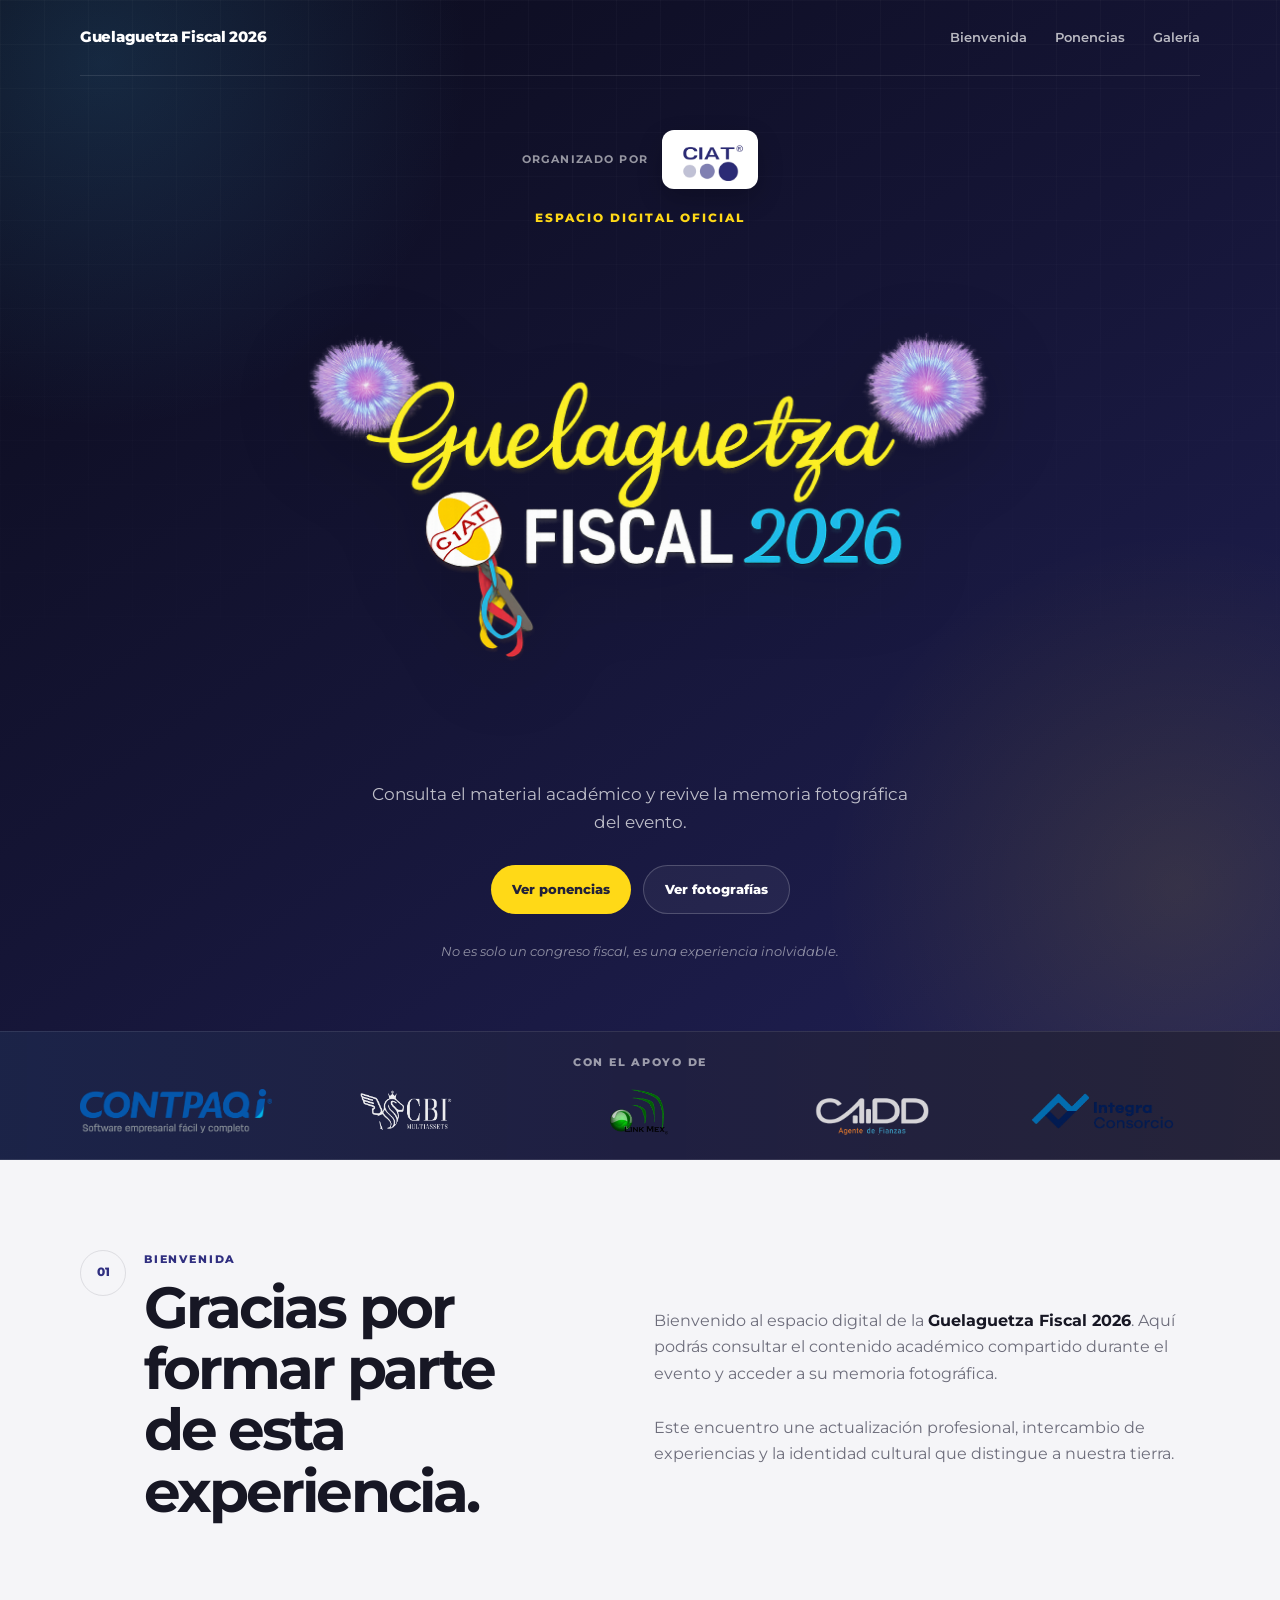
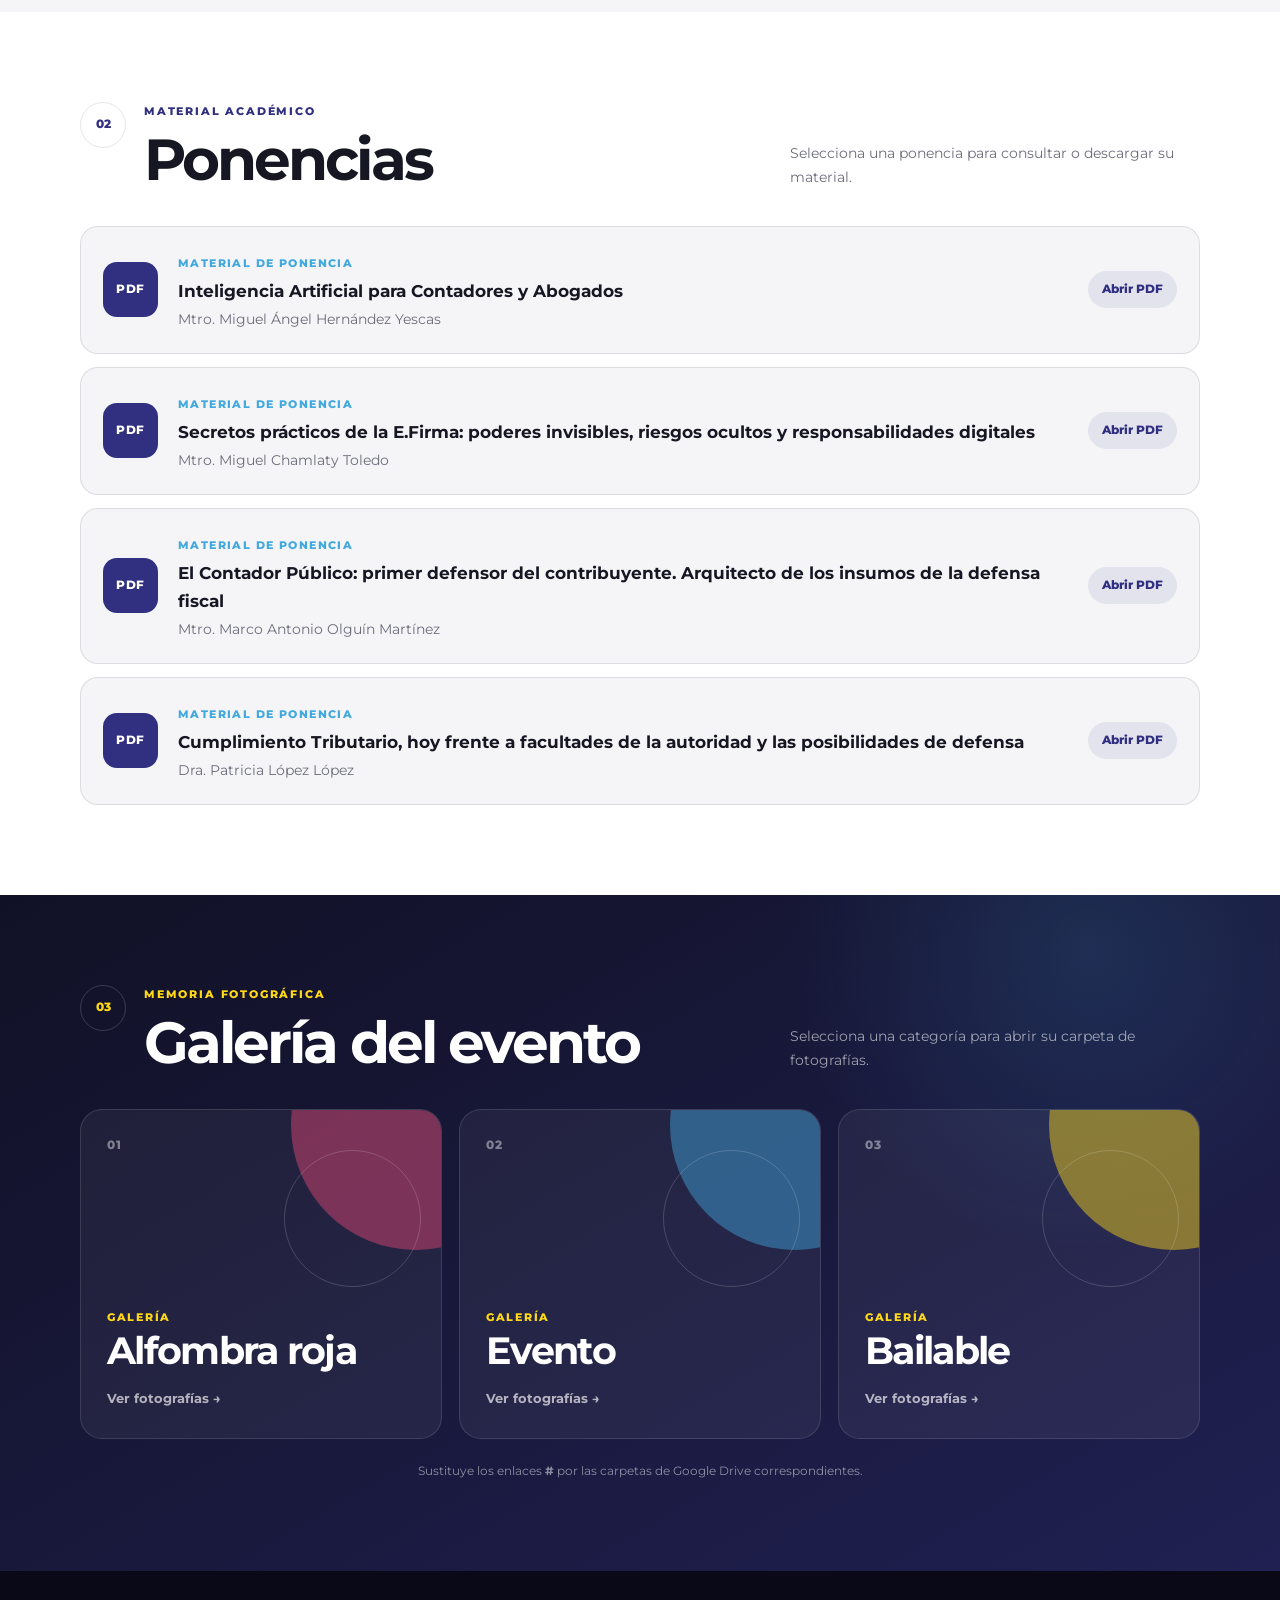
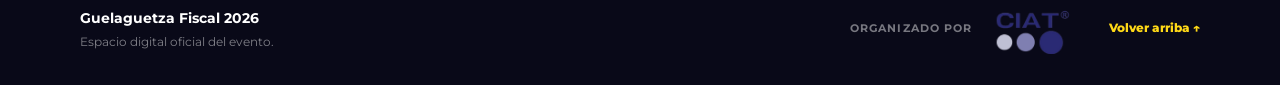
==== index.html @ 35ca9b48 "Update index.html" ====
<!DOCTYPE html>
<html lang="es">
<head>
  <meta charset="UTF-8">
  <meta name="viewport" content="width=device-width, initial-scale=1.0">
  <meta name="theme-color" content="#101023">
  <meta name="description" content="Espacio digital oficial de la Guelaguetza Fiscal 2026.">
  <title>Guelaguetza Fiscal 2026 | Espacio Digital Oficial</title>

  <link rel="icon" type="image/png" href="favicon.png">
  <link rel="preconnect" href="https://fonts.googleapis.com">
  <link rel="preconnect" href="https://fonts.gstatic.com" crossorigin>
  <link href="https://fonts.googleapis.com/css2?family=Montserrat:wght@400;500;600;700;800&display=swap" rel="stylesheet">
  <link rel="stylesheet" href="css/styles.css">
</head>

<body>
  <header class="hero" id="inicio">
    <nav class="nav container">
      <a class="nav-brand" href="#inicio">Guelaguetza Fiscal 2026</a>

      <button class="menu-button" id="menuButton" type="button"
        aria-label="Abrir menú" aria-controls="navLinks" aria-expanded="false">
        <span></span><span></span><span></span>
      </button>

      <div class="nav-links" id="navLinks">
        <a href="#bienvenida">Bienvenida</a>
        <a href="#ponencias">Ponencias</a>
        <a href="#galeria">Galería</a>
      </div>
    </nav>

    <div class="hero-content container">
      <div class="hero-main">
        <div class="organizer-line">
          <span>Organizado por</span>
          <img src="logo-ciat.png" alt="Logotipo CIAT">
        </div>

        <p class="hero-label">Espacio digital oficial</p>

        <div class="event-logo">
          <img src="logo-guelaguetza.png" alt="Guelaguetza Fiscal 2026">
        </div>

        <p class="hero-copy">
          Consulta el material académico y revive la memoria fotográfica del evento.
        </p>

        <div class="hero-actions">
          <a class="primary-button" href="#ponencias">Ver ponencias</a>
          <a class="secondary-button" href="#galeria">Ver fotografías</a>
        </div>

        <p class="hero-quote">
          No es solo un congreso fiscal, es una experiencia inolvidable.
        </p>
      </div>
    </div>
  </header>

  <section class="sponsors-strip" aria-label="Instituciones participantes">
    <div class="container sponsors-inner">
      <p class="sponsors-title">Con el apoyo de</p>

      <div class="sponsors-logos">
        <img src="Patrocinio-01.png" alt="Patrocinador 1" onerror="this.hidden=true">
        <img src="Patrocinio-02.png" alt="Patrocinador 2" onerror="this.hidden=true">
        <img src="Patrocinio-03.png" alt="Patrocinador 3" onerror="this.hidden=true">
        <img src="Patrocinio-04.png" alt="Patrocinador 4" onerror="this.hidden=true">
        <img src="Patrocinio-05.png" alt="Patrocinador 5" onerror="this.hidden=true">
      </div>
    </div>
  </section>

  <main>
    <section class="section welcome container" id="bienvenida">
      <div class="section-title">
        <span class="section-number">01</span>
        <div>
          <p class="eyebrow">Bienvenida</p>
          <h2>Gracias por formar parte de esta experiencia.</h2>
        </div>
      </div>

      <div class="welcome-text">
        <p>
          Bienvenido al espacio digital de la <strong>Guelaguetza Fiscal 2026</strong>.
          Aquí podrás consultar el contenido académico compartido durante el evento
          y acceder a su memoria fotográfica.
        </p>
        <p>
          Este encuentro une actualización profesional, intercambio de experiencias
          y la identidad cultural que distingue a nuestra tierra.
        </p>
      </div>
    </section>

    <section class="section resources" id="ponencias">
      <div class="container">
        <div class="section-heading-row">
          <div class="section-title">
            <span class="section-number">02</span>
            <div>
              <p class="eyebrow">Material académico</p>
              <h2>Ponencias</h2>
            </div>
          </div>

          <p class="section-intro">
            Selecciona una ponencia para consultar o descargar su material.
          </p>
        </div>

        <div class="document-list">
          <a class="document-card" href="ponencias/Ponencia-01.pdf" target="_blank" rel="noopener">
            <div class="document-icon">PDF</div>
            <div class="document-info">
              <span>Material de ponencia</span>
              <h3>Inteligencia Artificial para Contadores y Abogados</h3>
              <p>Mtro. Miguel Ángel Hernández Yescas</p>
            </div>
            <span class="status-button">Abrir PDF</span>
          </a>

          <a class="document-card" href="ponencias/Ponencia-02.pdf" target="_blank" rel="noopener">
            <div class="document-icon">PDF</div>
            <div class="document-info">
              <span>Material de ponencia</span>
              <h3>Secretos prácticos de la E.Firma: poderes invisibles, riesgos ocultos y responsabilidades digitales</h3>
              <p>Mtro. Miguel Chamlaty Toledo</p>
            </div>
            <span class="status-button">Abrir PDF</span>
          </a>

          <a class="document-card" href="ponencias/Ponencia-03.pdf" target="_blank" rel="noopener">
            <div class="document-icon">PDF</div>
            <div class="document-info">
              <span>Material de ponencia</span>
              <h3>El Contador Público: primer defensor del contribuyente. Arquitecto de los insumos de la defensa fiscal</h3>
              <p>Mtro. Marco Antonio Olguín Martínez</p>
            </div>
            <span class="status-button">Abrir PDF</span>
          </a>

          <a class="document-card" href="ponencias/Ponencia-04.pdf" target="_blank" rel="noopener">
            <div class="document-icon">PDF</div>
            <div class="document-info">
              <span>Material de ponencia</span>
              <h3>Cumplimiento Tributario, hoy frente a facultades de la autoridad y las posibilidades de defensa</h3>
              <p>Dra. Patricia López López</p>
            </div>
            <span class="status-button">Abrir PDF</span>
          </a>
        </div>
      </div>
    </section>

    <section class="section gallery-section" id="galeria">
      <div class="container">
        <div class="section-heading-row">
          <div class="section-title section-title-light">
            <span class="section-number">03</span>
            <div>
              <p class="eyebrow">Memoria fotográfica</p>
              <h2>Galería del evento</h2>
            </div>
          </div>

          <p class="section-intro light-copy">
            Selecciona una categoría para abrir su carpeta de fotografías.
          </p>
        </div>

        <div class="gallery-cards">
          <a class="gallery-card gallery-red" href="#" target="_blank" rel="noopener">
            <span class="gallery-index">01</span>
            <div class="gallery-copy">
              <p>Galería</p>
              <h3>Alfombra roja</h3>
              <span class="gallery-link">Ver fotografías →</span>
            </div>
          </a>

          <a class="gallery-card gallery-event" href="#" target="_blank" rel="noopener">
            <span class="gallery-index">02</span>
            <div class="gallery-copy">
              <p>Galería</p>
              <h3>Evento</h3>
              <span class="gallery-link">Ver fotografías →</span>
            </div>
          </a>

          <a class="gallery-card gallery-dance" href="#" target="_blank" rel="noopener">
            <span class="gallery-index">03</span>
            <div class="gallery-copy">
              <p>Galería</p>
              <h3>Bailable</h3>
              <span class="gallery-link">Ver fotografías →</span>
            </div>
          </a>
        </div>

        <p class="gallery-note">
          Sustituye los enlaces <strong>#</strong> por las carpetas de Google Drive correspondientes.
        </p>
      </div>
    </section>
  </main>

  <footer>
    <div class="container footer-grid">
      <div class="footer-event">
        <strong>Guelaguetza Fiscal 2026</strong>
        <p>Espacio digital oficial del evento.</p>
      </div>

      <div class="footer-organizer">
        <span>Organizado por</span>
        <img src="logo-ciat.png" alt="CIAT">
      </div>

      <a class="back-top" href="#inicio">Volver arriba ↑</a>
    </div>
  </footer>

  <script src="js/script.js"></script>
</body>
</html>
---- css/styles.css ----
:root {
  --navy: #101023;
  --navy-soft: #19193b;
  --ciat-blue: #302f80;
  --sky: #42a9df;
  --yellow: #ffd917;
  --paper: #f5f5f8;
  --white: #ffffff;
  --ink: #171724;
  --muted: #6d6d7b;
  --line: rgba(23, 23, 36, 0.11);
}

* {
  box-sizing: border-box;
  margin: 0;
  padding: 0;
}

html {
  scroll-behavior: smooth;
}

body {
  font-family: "Montserrat", sans-serif;
  color: var(--ink);
  background: var(--paper);
  line-height: 1.65;
}

img {
  display: block;
  max-width: 100%;
}

a {
  color: inherit;
  text-decoration: none;
}

.container {
  width: min(1120px, calc(100% - 40px));
  margin-inline: auto;
}

/* HERO */

.hero {
  min-height: 100svh;
  position: relative;
  overflow: hidden;
  color: var(--white);
  background:
    radial-gradient(circle at 8% 6%, rgba(66, 169, 223, 0.18), transparent 24%),
    radial-gradient(circle at 92% 86%, rgba(255, 217, 23, 0.11), transparent 24%),
    linear-gradient(145deg, #0b0b1a 0%, #151536 50%, #202055 100%);
}

.hero::before {
  content: "";
  position: absolute;
  inset: 0;
  background-image:
    linear-gradient(rgba(255, 255, 255, 0.025) 1px, transparent 1px),
    linear-gradient(90deg, rgba(255, 255, 255, 0.025) 1px, transparent 1px);
  background-size: 44px 44px;
  mask-image: linear-gradient(to bottom, black, transparent 80%);
  pointer-events: none;
}

.nav {
  min-height: 76px;
  display: flex;
  align-items: center;
  justify-content: space-between;
  position: relative;
  z-index: 10;
  border-bottom: 1px solid rgba(255, 255, 255, 0.1);
}

.nav-brand {
  font-size: 0.92rem;
  font-weight: 800;
  letter-spacing: -0.02em;
}

.nav-links {
  display: flex;
  gap: 28px;
  font-size: 0.84rem;
  font-weight: 600;
}

.nav-links a {
  color: rgba(255, 255, 255, 0.7);
  transition: color 0.2s ease;
}

.nav-links a:hover {
  color: var(--white);
}

.menu-button {
  display: none;
  width: 44px;
  height: 44px;
  padding: 10px;
  border: 1px solid rgba(255, 255, 255, 0.16);
  border-radius: 12px;
  background: rgba(255, 255, 255, 0.05);
  cursor: pointer;
}

.menu-button span {
  display: block;
  height: 2px;
  margin: 5px 0;
  background: var(--white);
}

.hero-content {
  min-height: calc(100svh - 76px);
  padding: 54px 0 68px;
  display: flex;
  align-items: center;
  justify-content: center;
  position: relative;
  z-index: 2;
}

.hero-main {
  width: min(940px, 100%);
  margin: 0 auto;
  display: flex;
  flex-direction: column;
  align-items: center;
  text-align: center;
}

.organizer-line {
  display: flex;
  align-items: center;
  justify-content: center;
  gap: 14px;
  margin-bottom: 20px;
  color: rgba(255, 255, 255, 0.56);
  font-size: 0.68rem;
  font-weight: 700;
  letter-spacing: 0.13em;
  text-transform: uppercase;
}

.organizer-line img {
  width: 96px;
  padding: 8px 10px;
  border-radius: 12px;
  background: #ffffff;
  box-shadow: 0 10px 26px rgba(0, 0, 0, 0.2);
}

.hero-label {
  margin-bottom: 18px;
  color: var(--yellow);
  font-size: 0.73rem;
  font-weight: 800;
  letter-spacing: 0.17em;
  text-transform: uppercase;
}

.event-logo {
  width: min(760px, 96%);
  margin: 0 auto 28px;
}

.event-logo img {
  width: 100%;
  filter: drop-shadow(0 18px 40px rgba(0, 0, 0, 0.22));
}

.hero-copy {
  max-width: 560px;
  margin: 0 auto 28px;
  color: rgba(255, 255, 255, 0.72);
  font-size: clamp(0.95rem, 1.7vw, 1.06rem);
}

.hero-actions {
  display: flex;
  flex-wrap: wrap;
  justify-content: center;
  gap: 12px;
}

.primary-button,
.secondary-button {
  min-height: 49px;
  padding: 0 21px;
  display: inline-flex;
  align-items: center;
  justify-content: center;
  border-radius: 999px;
  font-size: 0.84rem;
  font-weight: 800;
  transition: transform 0.2s ease, background 0.2s ease;
}

.primary-button {
  color: #22213a;
  background: var(--yellow);
}

.secondary-button {
  color: var(--white);
  border: 1px solid rgba(255, 255, 255, 0.2);
  background: rgba(255, 255, 255, 0.05);
}

.primary-button:hover,
.secondary-button:hover {
  transform: translateY(-3px);
}

.secondary-button:hover {
  background: rgba(255, 255, 255, 0.1);
}

.hero-quote {
  max-width: 500px;
  margin: 28px auto 0;
  color: rgba(255, 255, 255, 0.52);
  font-size: 0.79rem;
  font-style: italic;
}

/* PATROCINADORES */

.sponsors-strip {
  width: 100%;
  padding: 22px 0 24px;
  color: var(--white);
  background:
    linear-gradient(90deg, rgba(66, 169, 223, 0.08), rgba(255, 255, 255, 0.03), rgba(255, 217, 23, 0.06)),
    #18183b;
  border-top: 1px solid rgba(255, 255, 255, 0.09);
  border-bottom: 1px solid rgba(255, 255, 255, 0.1);
}

.sponsors-inner {
  display: flex;
  flex-direction: column;
  align-items: center;
}

.sponsors-title {
  margin-bottom: 15px;
  color: rgba(255, 255, 255, 0.56);
  font-size: 0.68rem;
  font-weight: 800;
  letter-spacing: 0.16em;
  text-transform: uppercase;
}

.sponsors-logos {
  width: 100%;
  display: grid;
  grid-template-columns: repeat(5, minmax(80px, 1fr));
  gap: 40px;
  align-items: center;
}

.sponsors-logos img {
  width: 100%;
  height: 48px;
  object-fit: contain;
  opacity: 0.92;
  transition: opacity 0.2s ease, transform 0.2s ease;
}

.sponsors-logos img:hover {
  opacity: 1;
  transform: translateY(-2px);
}

/* SECCIONES */

.section {
  padding: 90px 0;
}

.welcome {
  display: grid;
  grid-template-columns: 0.95fr 1.05fr;
  gap: 80px;
  align-items: start;
}

.section-title {
  display: flex;
  gap: 18px;
  align-items: flex-start;
}

.section-number {
  min-width: 46px;
  height: 46px;
  display: grid;
  place-items: center;
  border: 1px solid var(--line);
  border-radius: 50%;
  color: var(--ciat-blue);
  font-size: 0.72rem;
  font-weight: 800;
}

.eyebrow {
  margin-bottom: 8px;
  color: var(--ciat-blue);
  font-size: 0.71rem;
  font-weight: 800;
  letter-spacing: 0.16em;
  text-transform: uppercase;
}

.section h2 {
  max-width: 760px;
  font-size: clamp(2rem, 4.6vw, 3.65rem);
  line-height: 1.05;
  letter-spacing: -0.05em;
}

.welcome-text {
  margin-top: 58px;
  color: var(--muted);
  font-size: 1rem;
}

.welcome-text p + p {
  margin-top: 28px;
}

.welcome-text strong {
  color: var(--ink);
}

.resources {
  background: var(--white);
}

.section-heading-row {
  display: flex;
  align-items: end;
  justify-content: space-between;
  gap: 40px;
  margin-bottom: 36px;
}

.section-intro {
  max-width: 410px;
  color: var(--muted);
  font-size: 0.9rem;
}

.document-list {
  display: grid;
  gap: 13px;
}

.document-card {
  display: grid;
  grid-template-columns: auto 1fr auto;
  gap: 20px;
  align-items: center;
  padding: 22px;
  border: 1px solid var(--line);
  border-radius: 18px;
  background: var(--paper);
  transition: transform 0.2s ease, box-shadow 0.2s ease;
}

.document-card:hover {
  transform: translateY(-3px);
  box-shadow: 0 15px 40px rgba(23, 23, 47, 0.07);
}

.document-icon {
  width: 55px;
  height: 55px;
  display: grid;
  place-items: center;
  border-radius: 14px;
  color: var(--white);
  background: var(--ciat-blue);
  font-size: 0.72rem;
  font-weight: 800;
  letter-spacing: 0.08em;
}

.document-info > span {
  color: var(--sky);
  font-size: 0.68rem;
  font-weight: 800;
  letter-spacing: 0.13em;
  text-transform: uppercase;
}

.document-info h3 {
  margin: 2px 0;
  font-size: 1.08rem;
}

.document-info p {
  color: var(--muted);
  font-size: 0.87rem;
}

.status-button {
  padding: 9px 14px;
  border-radius: 999px;
  color: var(--ciat-blue);
  background: rgba(48, 47, 128, 0.09);
  font-size: 0.72rem;
  font-weight: 800;
  white-space: nowrap;
}

.gallery-section {
  color: var(--white);
  background:
    radial-gradient(circle at 85% 8%, rgba(66, 169, 223, 0.15), transparent 24%),
    linear-gradient(150deg, #111126, #202052);
}

.section-title-light .section-number {
  color: var(--yellow);
  border-color: rgba(255, 255, 255, 0.17);
}

.section-title-light .eyebrow {
  color: var(--yellow);
}

.light-copy {
  color: rgba(255, 255, 255, 0.58);
}

.gallery-cards {
  display: grid;
  grid-template-columns: repeat(3, 1fr);
  gap: 17px;
}

.gallery-card {
  min-height: 330px;
  padding: 26px;
  display: flex;
  flex-direction: column;
  justify-content: space-between;
  position: relative;
  overflow: hidden;
  border: 1px solid rgba(255, 255, 255, 0.12);
  border-radius: 22px;
  background: rgba(255, 255, 255, 0.055);
  isolation: isolate;
  transition: transform 0.25s ease, border-color 0.25s ease;
}

.gallery-card::before {
  content: "";
  position: absolute;
  width: 250px;
  height: 250px;
  top: -110px;
  right: -100px;
  border-radius: 50%;
  opacity: 0.45;
  z-index: -1;
}

.gallery-card::after {
  content: "";
  position: absolute;
  width: 135px;
  height: 135px;
  top: 40px;
  right: 20px;
  border: 1px solid rgba(255, 255, 255, 0.17);
  border-radius: 50%;
  z-index: -1;
}

.gallery-card:hover {
  transform: translateY(-7px);
  border-color: rgba(255, 255, 255, 0.28);
}

.gallery-red::before {
  background: #e94876;
}

.gallery-event::before {
  background: var(--sky);
}

.gallery-dance::before {
  background: var(--yellow);
}

.gallery-index {
  color: rgba(255, 255, 255, 0.43);
  font-size: 0.72rem;
  font-weight: 800;
  letter-spacing: 0.12em;
}

.gallery-copy p {
  color: var(--yellow);
  font-size: 0.68rem;
  font-weight: 800;
  letter-spacing: 0.16em;
  text-transform: uppercase;
}

.gallery-copy h3 {
  margin: 5px 0 16px;
  font-size: clamp(1.7rem, 3vw, 2.35rem);
  line-height: 1;
  letter-spacing: -0.045em;
}

.gallery-link {
  color: rgba(255, 255, 255, 0.66);
  font-size: 0.82rem;
  font-weight: 700;
}

.gallery-note {
  margin-top: 22px;
  color: rgba(255, 255, 255, 0.5);
  font-size: 0.77rem;
  text-align: center;
}

/* FOOTER */

footer {
  padding: 31px 0;
  color: var(--white);
  background: #090918;
}

.footer-grid {
  display: grid;
  grid-template-columns: 1fr auto auto;
  gap: 34px;
  align-items: center;
}

.footer-event strong {
  font-size: 0.9rem;
}

.footer-event p {
  color: rgba(255, 255, 255, 0.48);
  font-size: 0.75rem;
}

.footer-organizer {
  display: flex;
  align-items: center;
  gap: 11px;
  color: rgba(255, 255, 255, 0.45);
  font-size: 0.66rem;
  font-weight: 700;
  letter-spacing: 0.1em;
  text-transform: uppercase;
}

.footer-organizer img {
  width: 92px;
}

.back-top {
  color: var(--yellow);
  font-size: 0.77rem;
  font-weight: 800;
}

/* RESPONSIVE */

@media (max-width: 900px) {
  .sponsors-logos {
    grid-template-columns: repeat(3, minmax(90px, 1fr));
    row-gap: 22px;
  }
}

@media (max-width: 780px) {
  .container {
    width: min(100% - 28px, 1120px);
  }

  .menu-button {
    display: block;
  }

  .nav-links {
    display: none;
    position: absolute;
    top: 66px;
    left: 0;
    right: 0;
    padding: 18px;
    flex-direction: column;
    gap: 16px;
    border: 1px solid rgba(255, 255, 255, 0.14);
    border-radius: 14px;
    background: rgba(17, 17, 38, 0.97);
    backdrop-filter: blur(12px);
  }

  .nav-links.open {
    display: flex;
  }

  .hero {
    min-height: auto;
  }

  .hero-content {
    min-height: auto;
    padding: 44px 0 60px;
  }

  .event-logo {
    width: 100%;
  }

  .section {
    padding: 68px 0;
  }

  .welcome {
    grid-template-columns: 1fr;
    gap: 30px;
  }

  .welcome-text {
    margin-top: 0;
  }

  .section-heading-row {
    align-items: flex-start;
    flex-direction: column;
    gap: 18px;
  }

  .gallery-cards {
    grid-template-columns: 1fr;
  }

  .gallery-card {
    min-height: 250px;
  }

  .footer-grid {
    grid-template-columns: 1fr;
    justify-items: start;
  }
}

@media (max-width: 560px) {
  .organizer-line {
    flex-direction: column;
    gap: 9px;
  }

  .hero-actions {
    align-items: stretch;
    flex-direction: column;
    width: 100%;
  }

  .primary-button,
  .secondary-button {
    width: 100%;
  }

  .sponsors-strip {
    padding: 19px 0 22px;
  }

  .sponsors-logos {
    grid-template-columns: repeat(2, minmax(90px, 1fr));
    gap: 20px 24px;
  }

  .sponsors-logos img {
    height: 42px;
  }

  .document-card {
    grid-template-columns: auto 1fr;
  }

  .status-button {
    grid-column: 1 / -1;
    justify-self: start;
  }
}

@media (prefers-reduced-motion: reduce) {
  html {
    scroll-behavior: auto;
  }

  *,
  *::before,
  *::after {
    transition: none !important;
  }
}


/* PÁGINA 404 */

.error-page {
  min-height: 100svh;
  color: var(--white);
  background:
    radial-gradient(circle at 15% 15%, rgba(66, 169, 223, 0.2), transparent 28%),
    radial-gradient(circle at 85% 85%, rgba(255, 217, 23, 0.12), transparent 25%),
    linear-gradient(145deg, #0b0b1a, #202055);
}

.error-layout {
  width: min(720px, calc(100% - 32px));
  min-height: 100svh;
  margin-inline: auto;
  padding: 50px 0;
  display: flex;
  flex-direction: column;
  align-items: center;
  justify-content: center;
  text-align: center;
}

.error-logo {
  width: min(500px, 95%);
  margin-bottom: 10px;
}

.error-code {
  color: var(--yellow);
  font-size: 0.8rem;
  font-weight: 800;
  letter-spacing: 0.18em;
}

.error-layout h1 {
  margin: 6px 0 14px;
  font-size: clamp(2rem, 6vw, 4rem);
  line-height: 1;
  letter-spacing: -0.05em;
}

.error-layout > p:not(.error-code) {
  max-width: 560px;
  margin-bottom: 26px;
  color: rgba(255, 255, 255, 0.66);
}
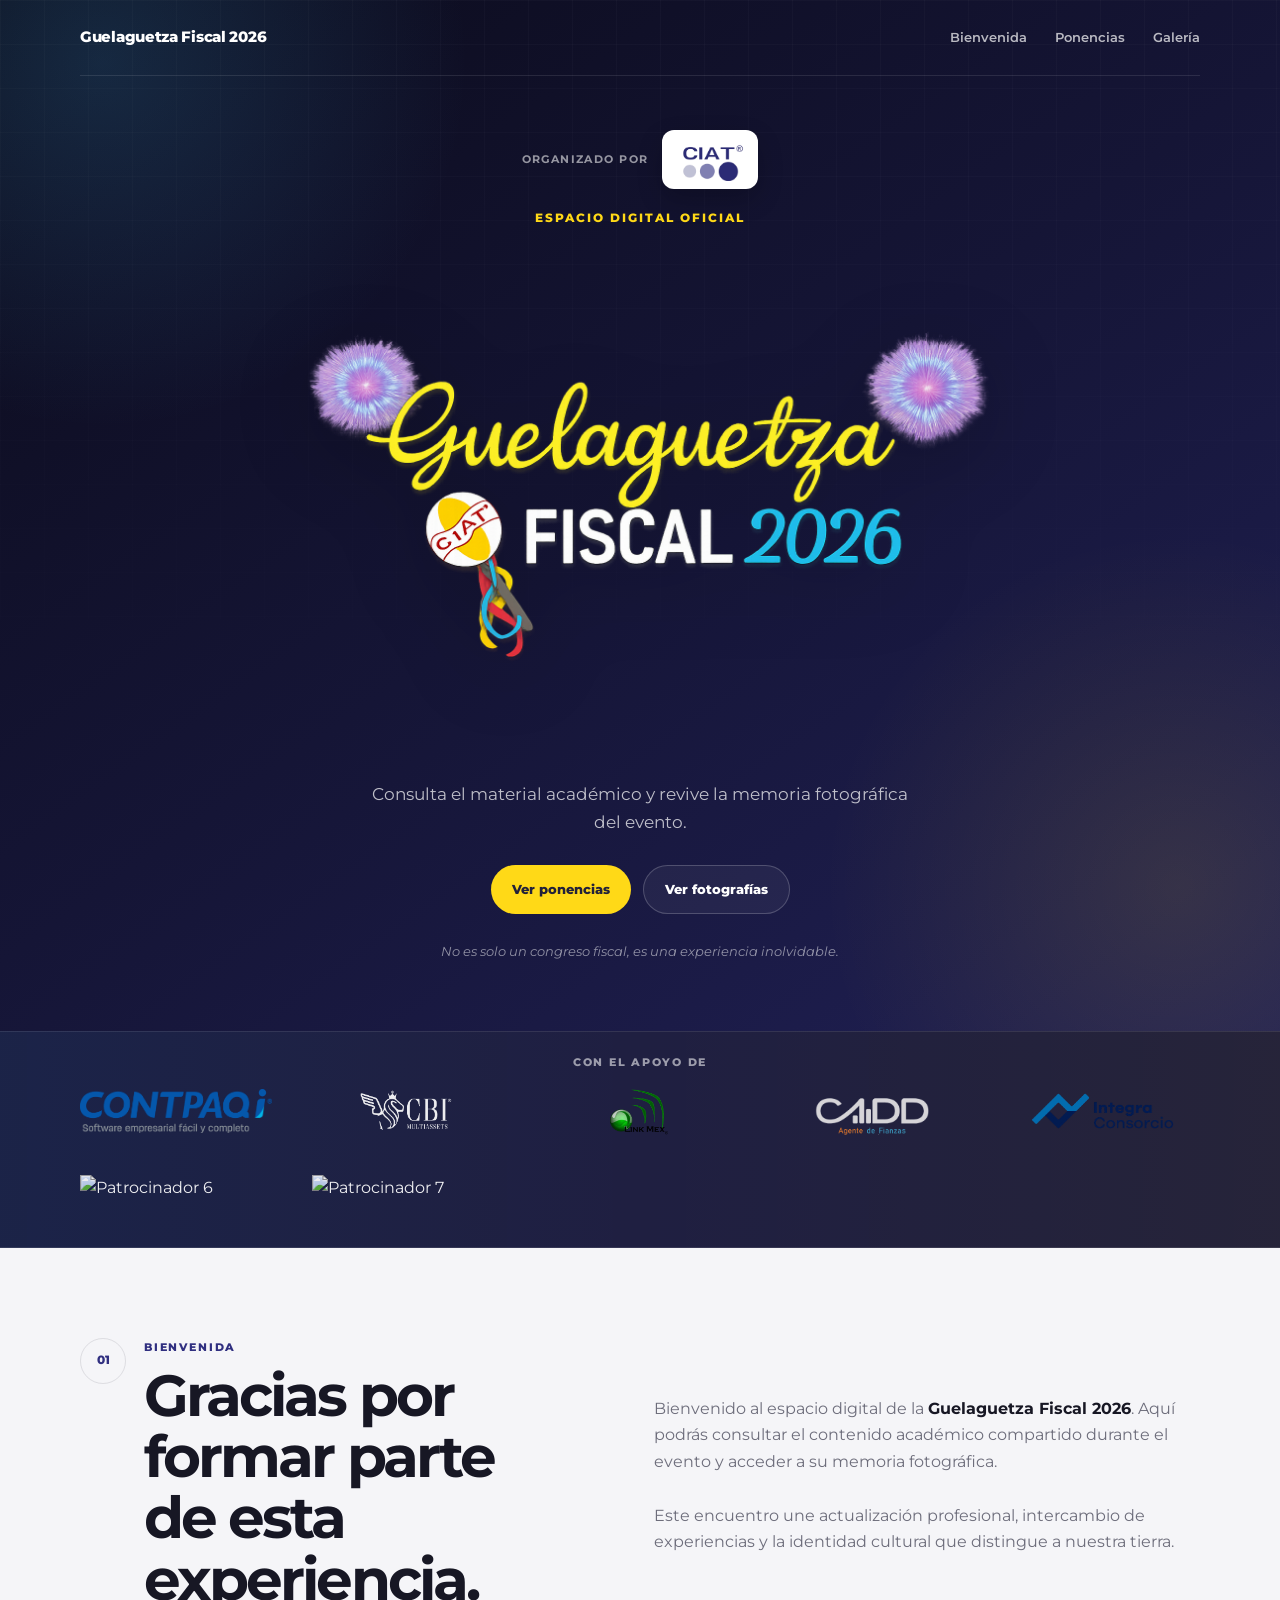
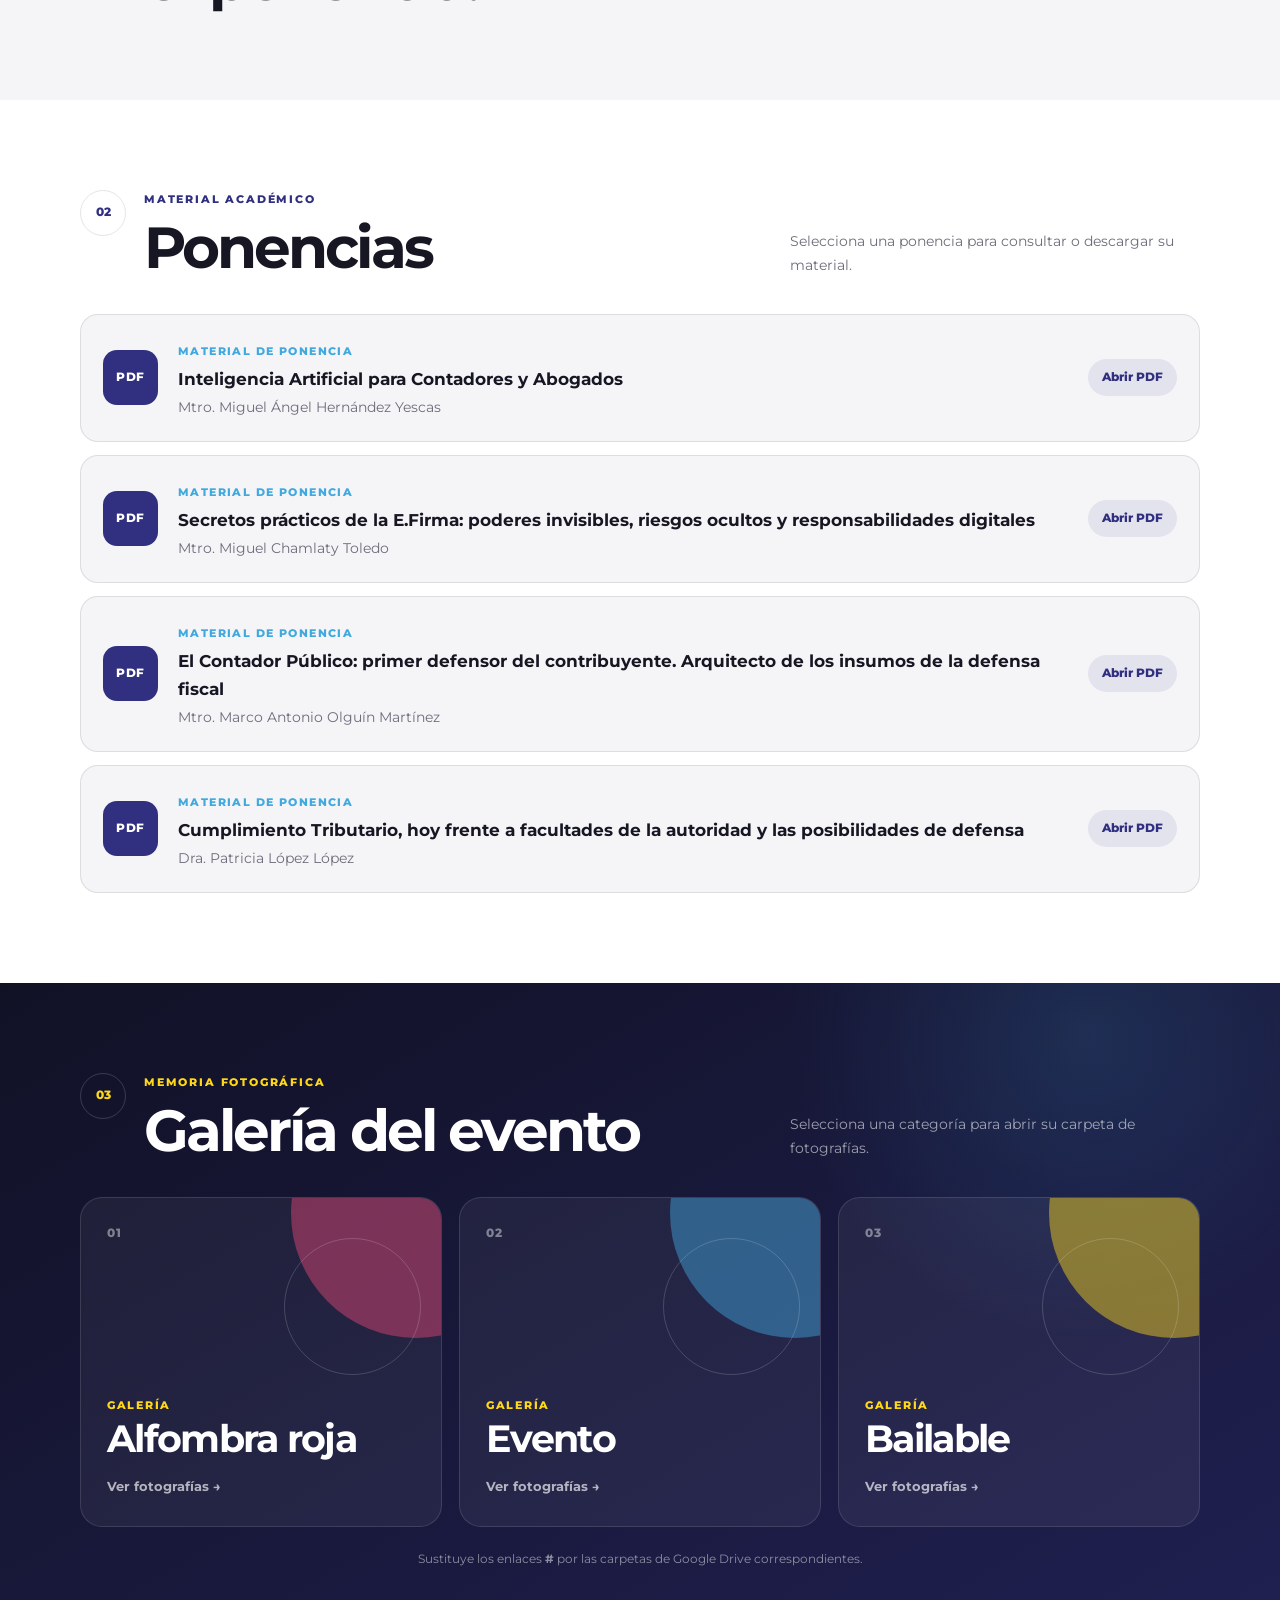
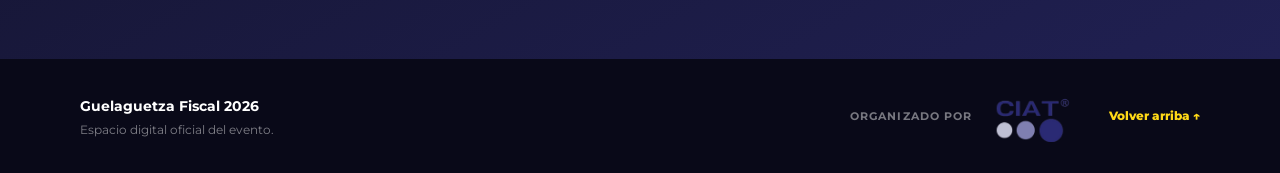
==== commit ec8a1c7c: "Update index.html" ====
--- a/index.html
+++ b/index.html
@@ -70,6 +70,8 @@
         <img src="Patrocinio-03.png" alt="Patrocinador 3" onerror="this.hidden=true">
         <img src="Patrocinio-04.png" alt="Patrocinador 4" onerror="this.hidden=true">
         <img src="Patrocinio-05.png" alt="Patrocinador 5" onerror="this.hidden=true">
+        <img src="Patrocinio-06.png" alt="Patrocinador 6" onerror="this.hidden=true">
+        <img src="Patrocinio-07.png" alt="Patrocinador 7" onerror="this.hidden=true">
       </div>
     </div>
   </section>
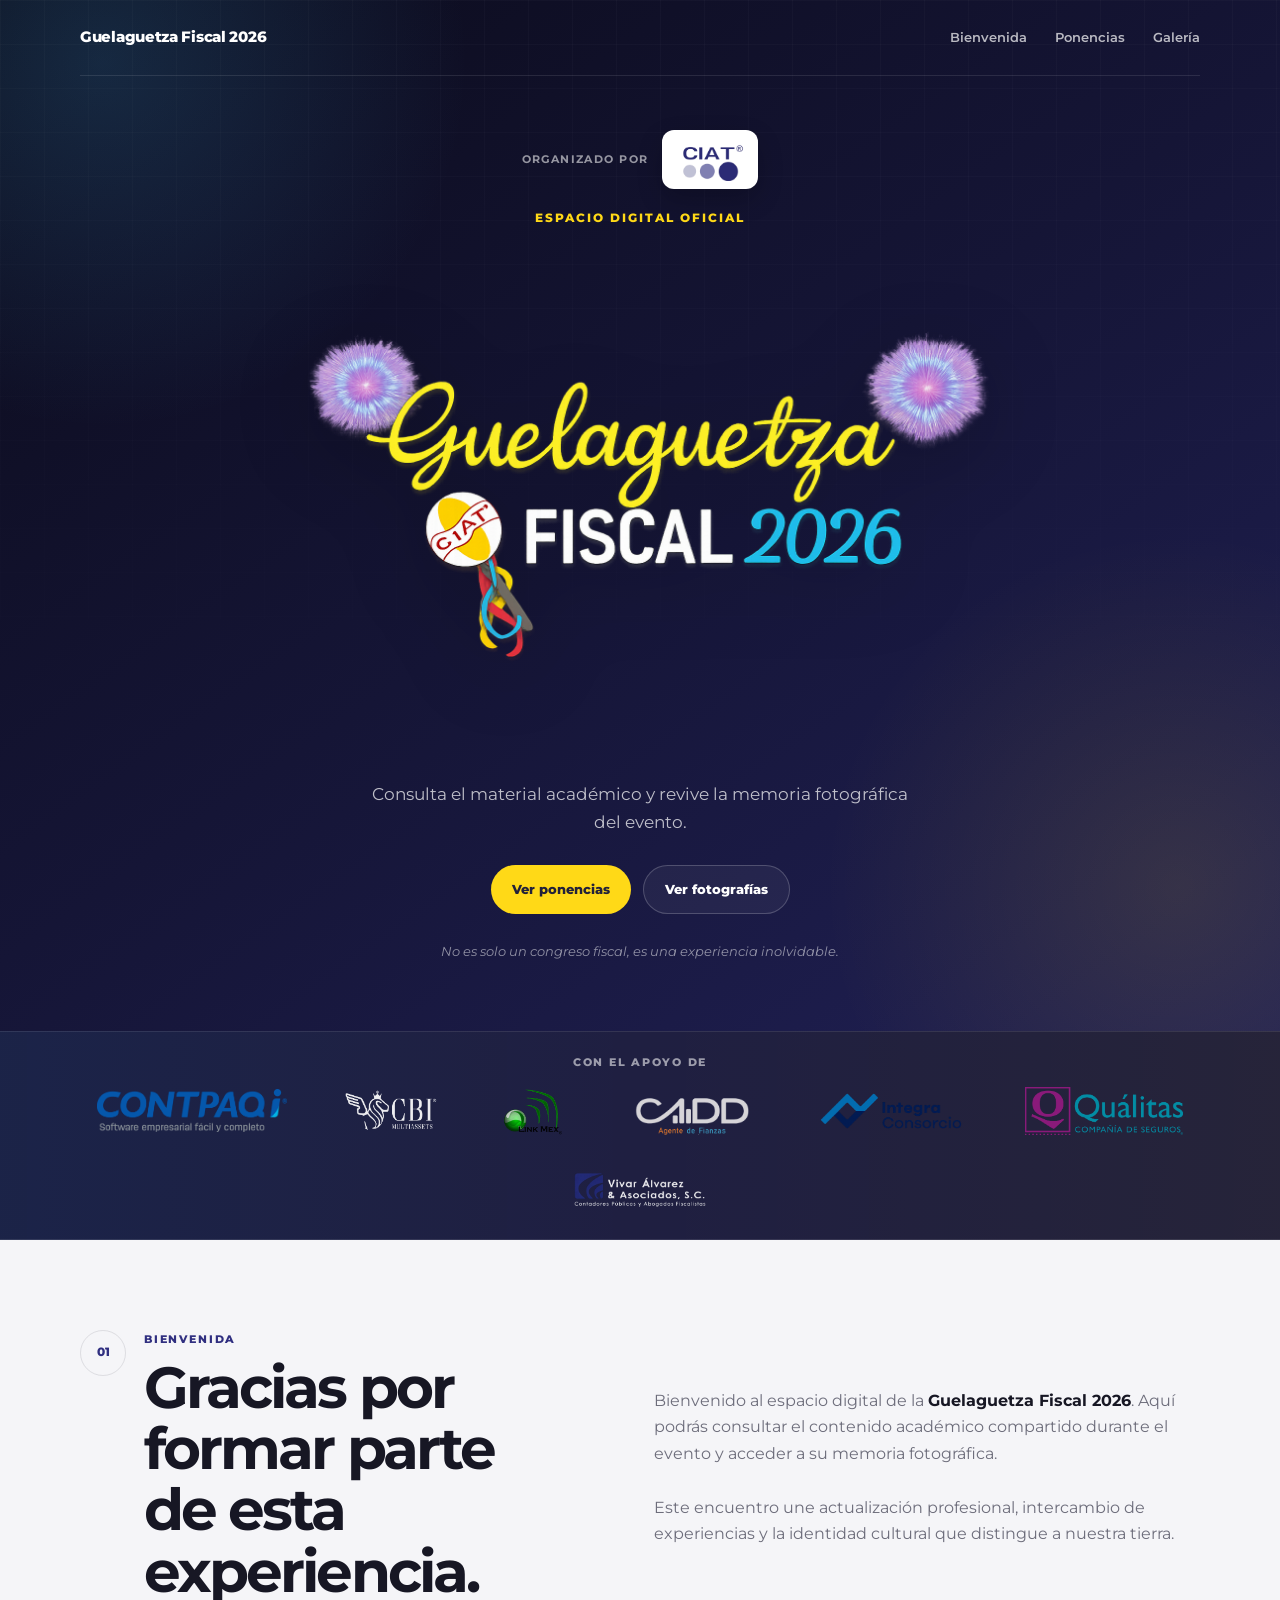
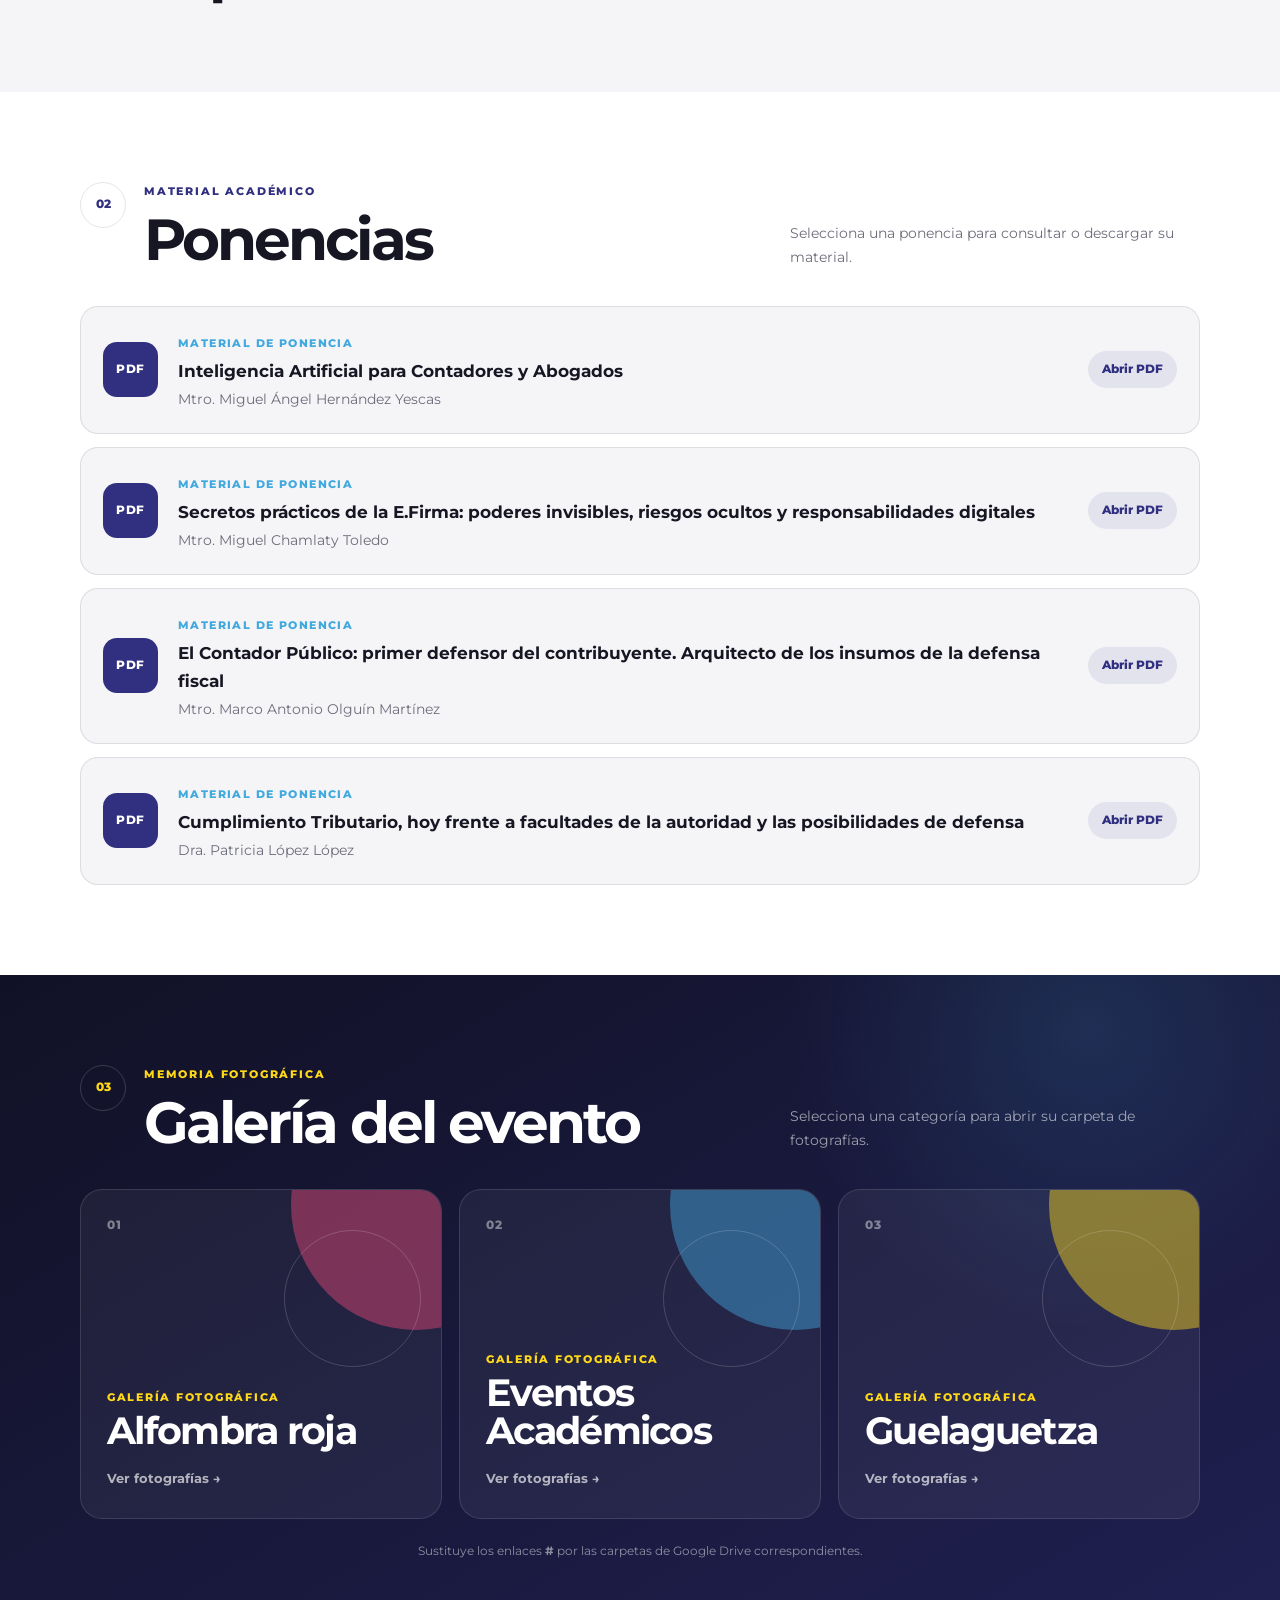
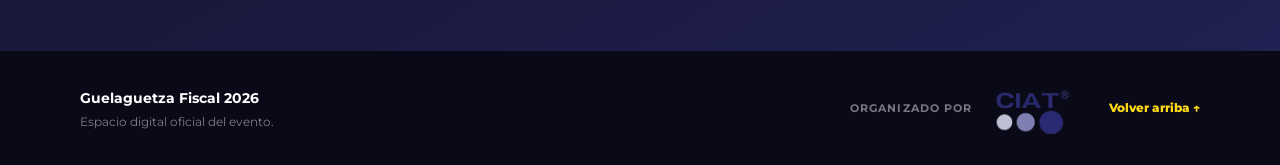
==== commit 2769fa01: "Update index.html" ====
--- a/index.html
+++ b/index.html
@@ -179,7 +179,7 @@
           <a class="gallery-card gallery-red" href="#" target="_blank" rel="noopener">
             <span class="gallery-index">01</span>
             <div class="gallery-copy">
-              <p>Galería</p>
+              <p>Galería fotográfica</p>
               <h3>Alfombra roja</h3>
               <span class="gallery-link">Ver fotografías →</span>
             </div>
@@ -188,8 +188,8 @@
           <a class="gallery-card gallery-event" href="#" target="_blank" rel="noopener">
             <span class="gallery-index">02</span>
             <div class="gallery-copy">
-              <p>Galería</p>
-              <h3>Evento</h3>
+              <p>Galería fotográfica</p>
+              <h3>Eventos Académicos</h3>
               <span class="gallery-link">Ver fotografías →</span>
             </div>
           </a>
@@ -197,8 +197,8 @@
           <a class="gallery-card gallery-dance" href="#" target="_blank" rel="noopener">
             <span class="gallery-index">03</span>
             <div class="gallery-copy">
-              <p>Galería</p>
-              <h3>Bailable</h3>
+              <p>Galería fotográfica</p>
+              <h3>Guelaguetza</h3>
               <span class="gallery-link">Ver fotografías →</span>
             </div>
           </a>
--- a/css/styles.css
+++ b/css/styles.css
@@ -262,14 +262,16 @@
 
 .sponsors-logos {
   width: 100%;
-  display: grid;
-  grid-template-columns: repeat(5, minmax(80px, 1fr));
-  gap: 40px;
-  align-items: center;
+  display: flex;
+  flex-wrap: wrap;
+  justify-content: center;
+  align-items: center;
+  gap: 32px 55px;
 }
 
 .sponsors-logos img {
-  width: 100%;
+  width: auto;
+  max-width: 190px;
   height: 48px;
   object-fit: contain;
   opacity: 0.92;
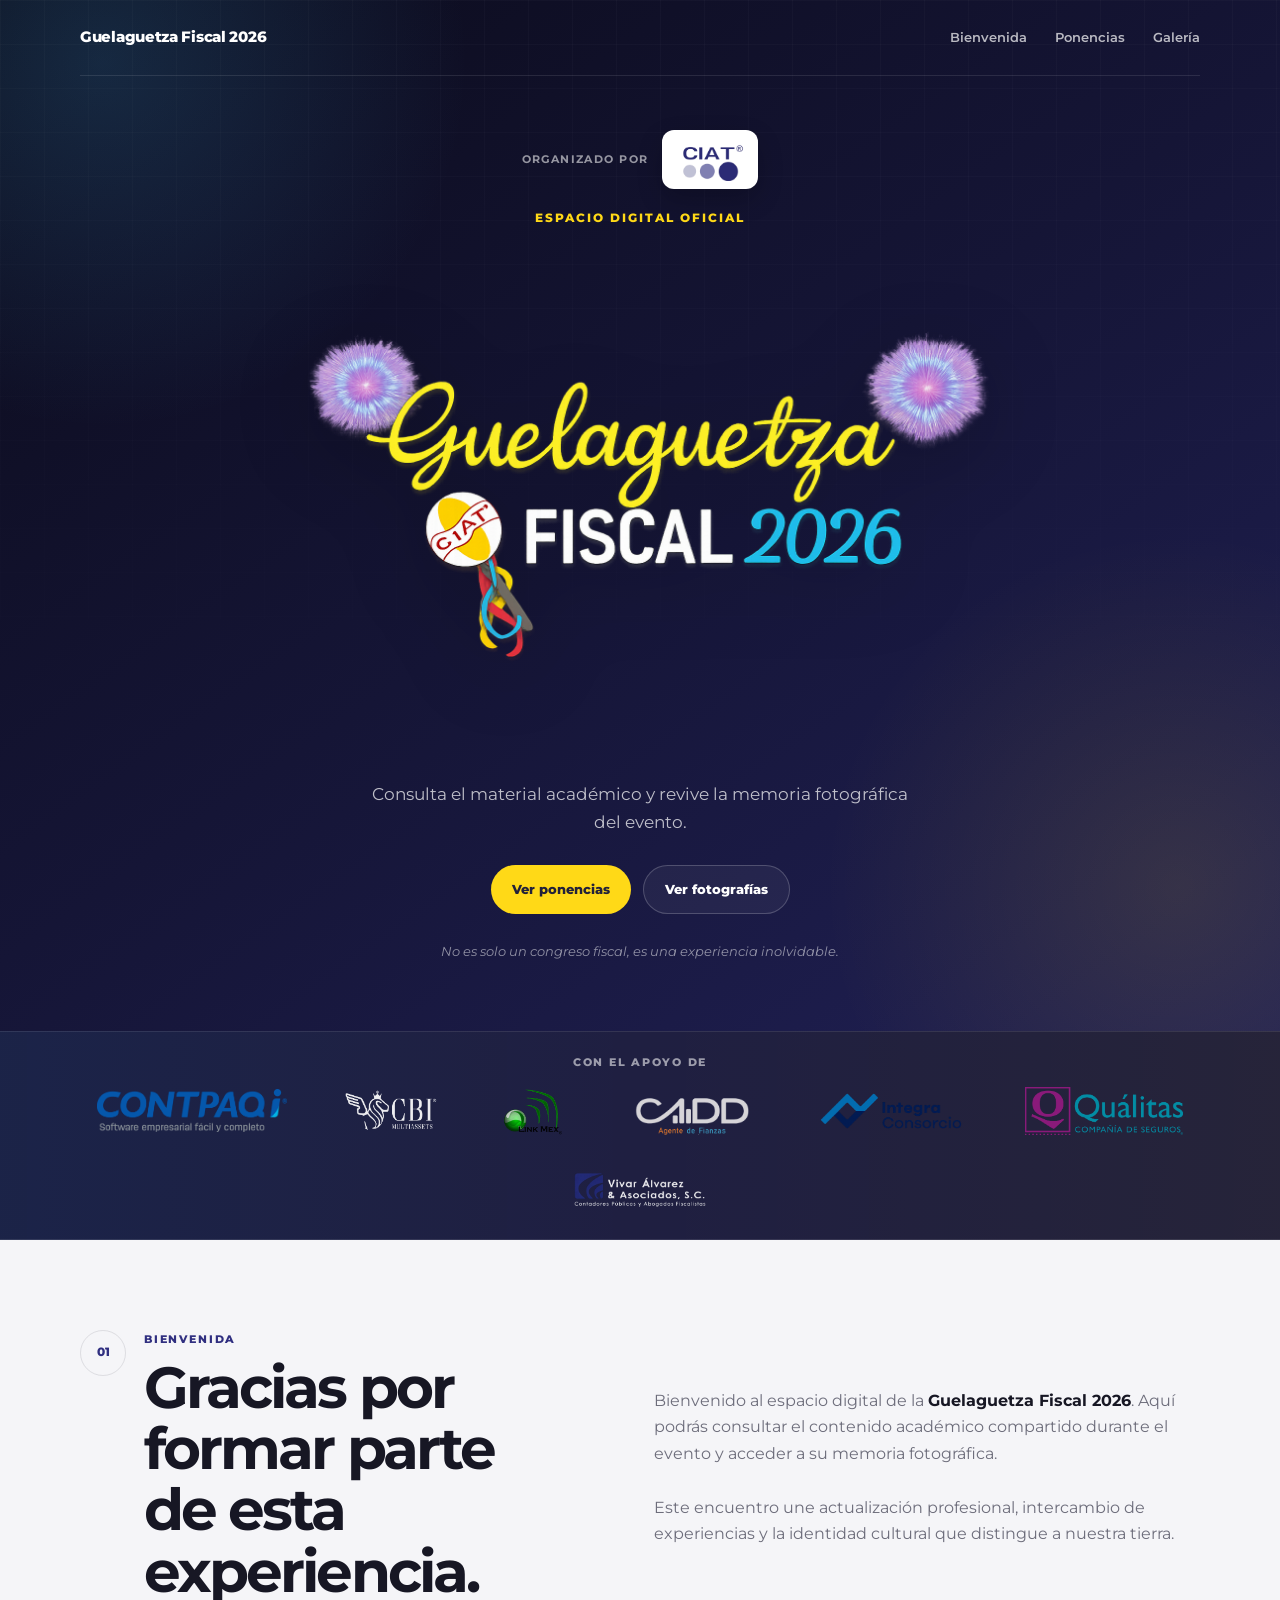
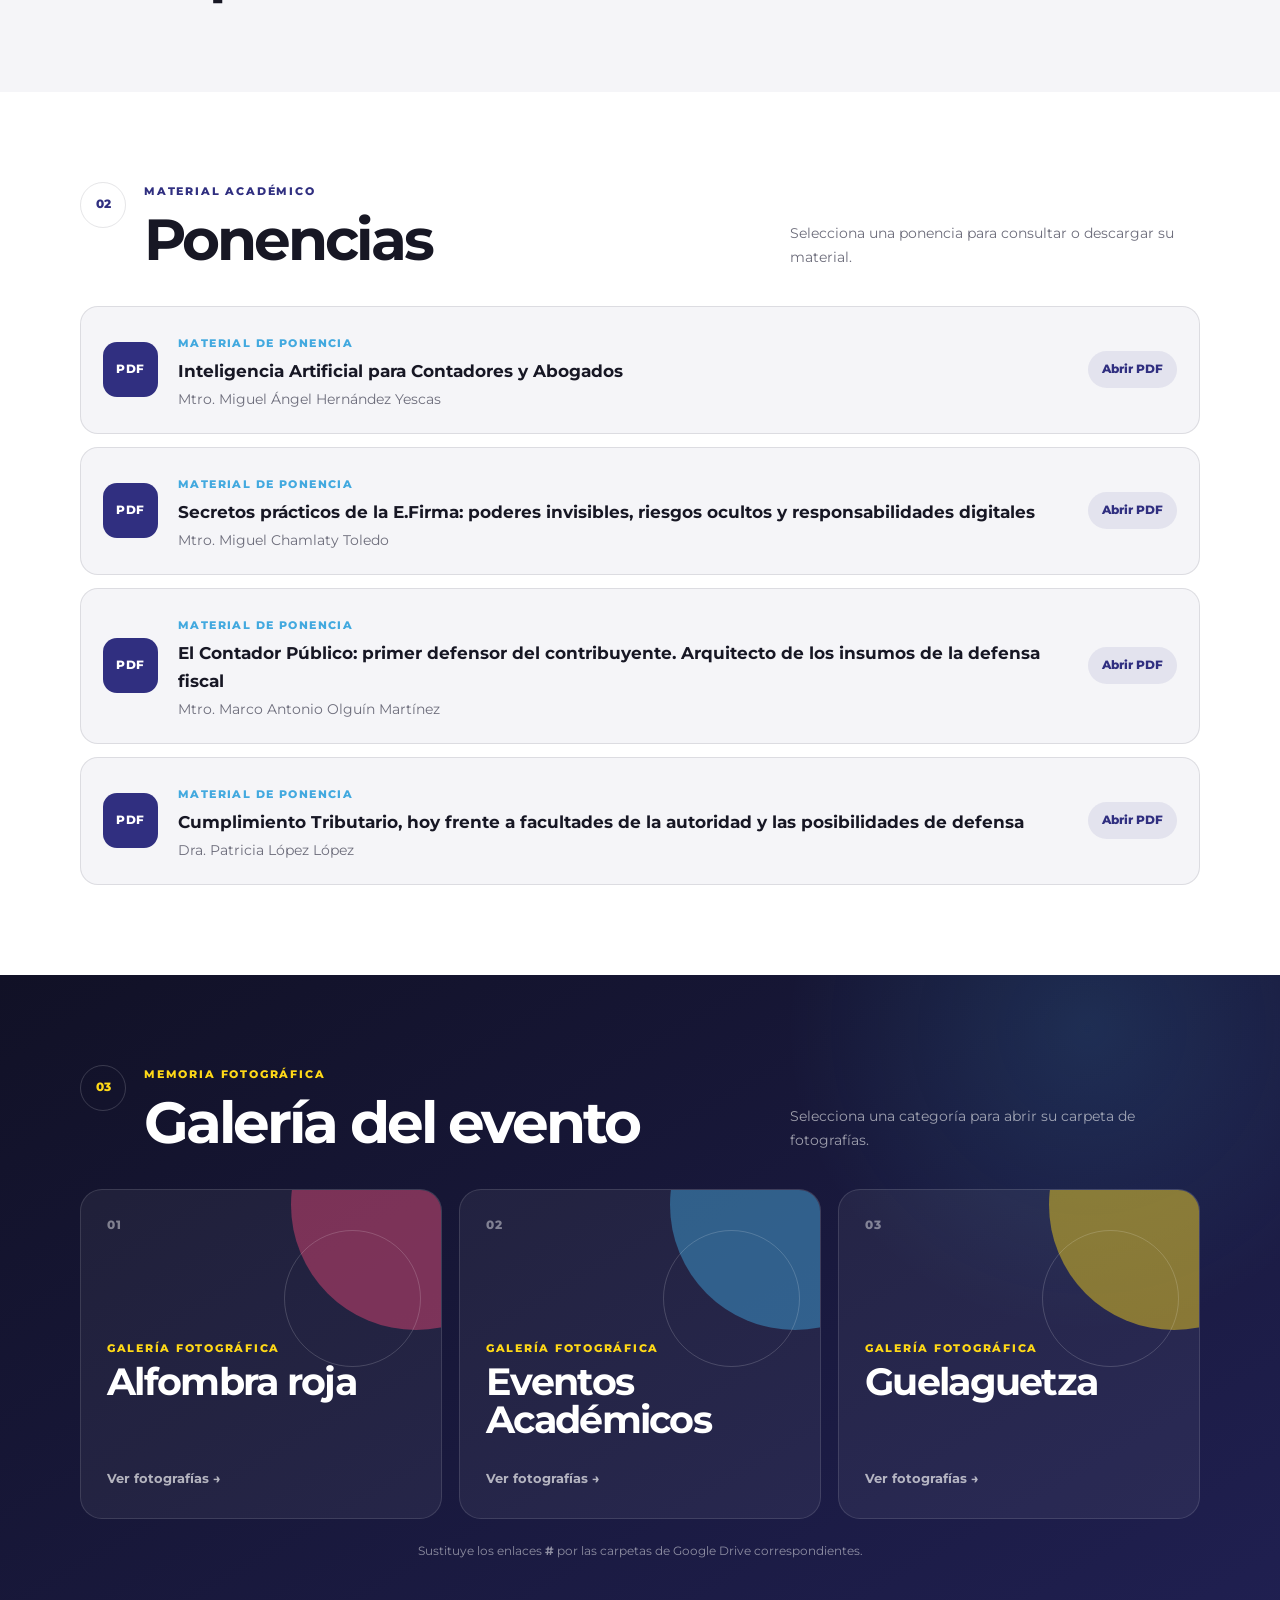
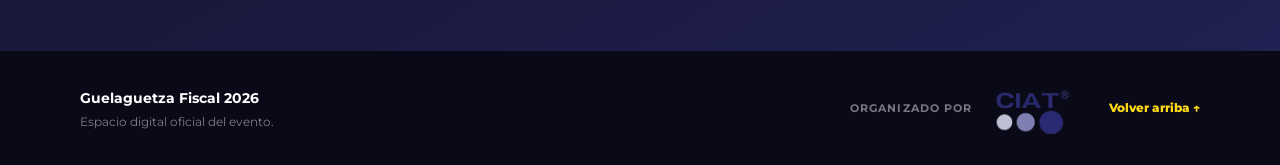
==== commit 22134457: "Update index.html" ====
--- a/index.html
+++ b/index.html
@@ -176,7 +176,7 @@
         </div>
 
         <div class="gallery-cards">
-          <a class="gallery-card gallery-red" href="#" target="_blank" rel="noopener">
+          <a class="gallery-card gallery-red" href="https://drive.google.com/drive/folders/1oUcsFIN2u5j5PgadtgS6ipLMIjG6ugNt?usp=sharing" target="_blank" rel="noopener">
             <span class="gallery-index">01</span>
             <div class="gallery-copy">
               <p>Galería fotográfica</p>
--- a/css/styles.css
+++ b/css/styles.css
@@ -527,6 +527,10 @@
   font-size: clamp(1.7rem, 3vw, 2.35rem);
   line-height: 1;
   letter-spacing: -0.045em;
+
+  min-height: 2.3em;
+  display: flex;
+  align-items: flex-start;
 }
 
 .gallery-link {
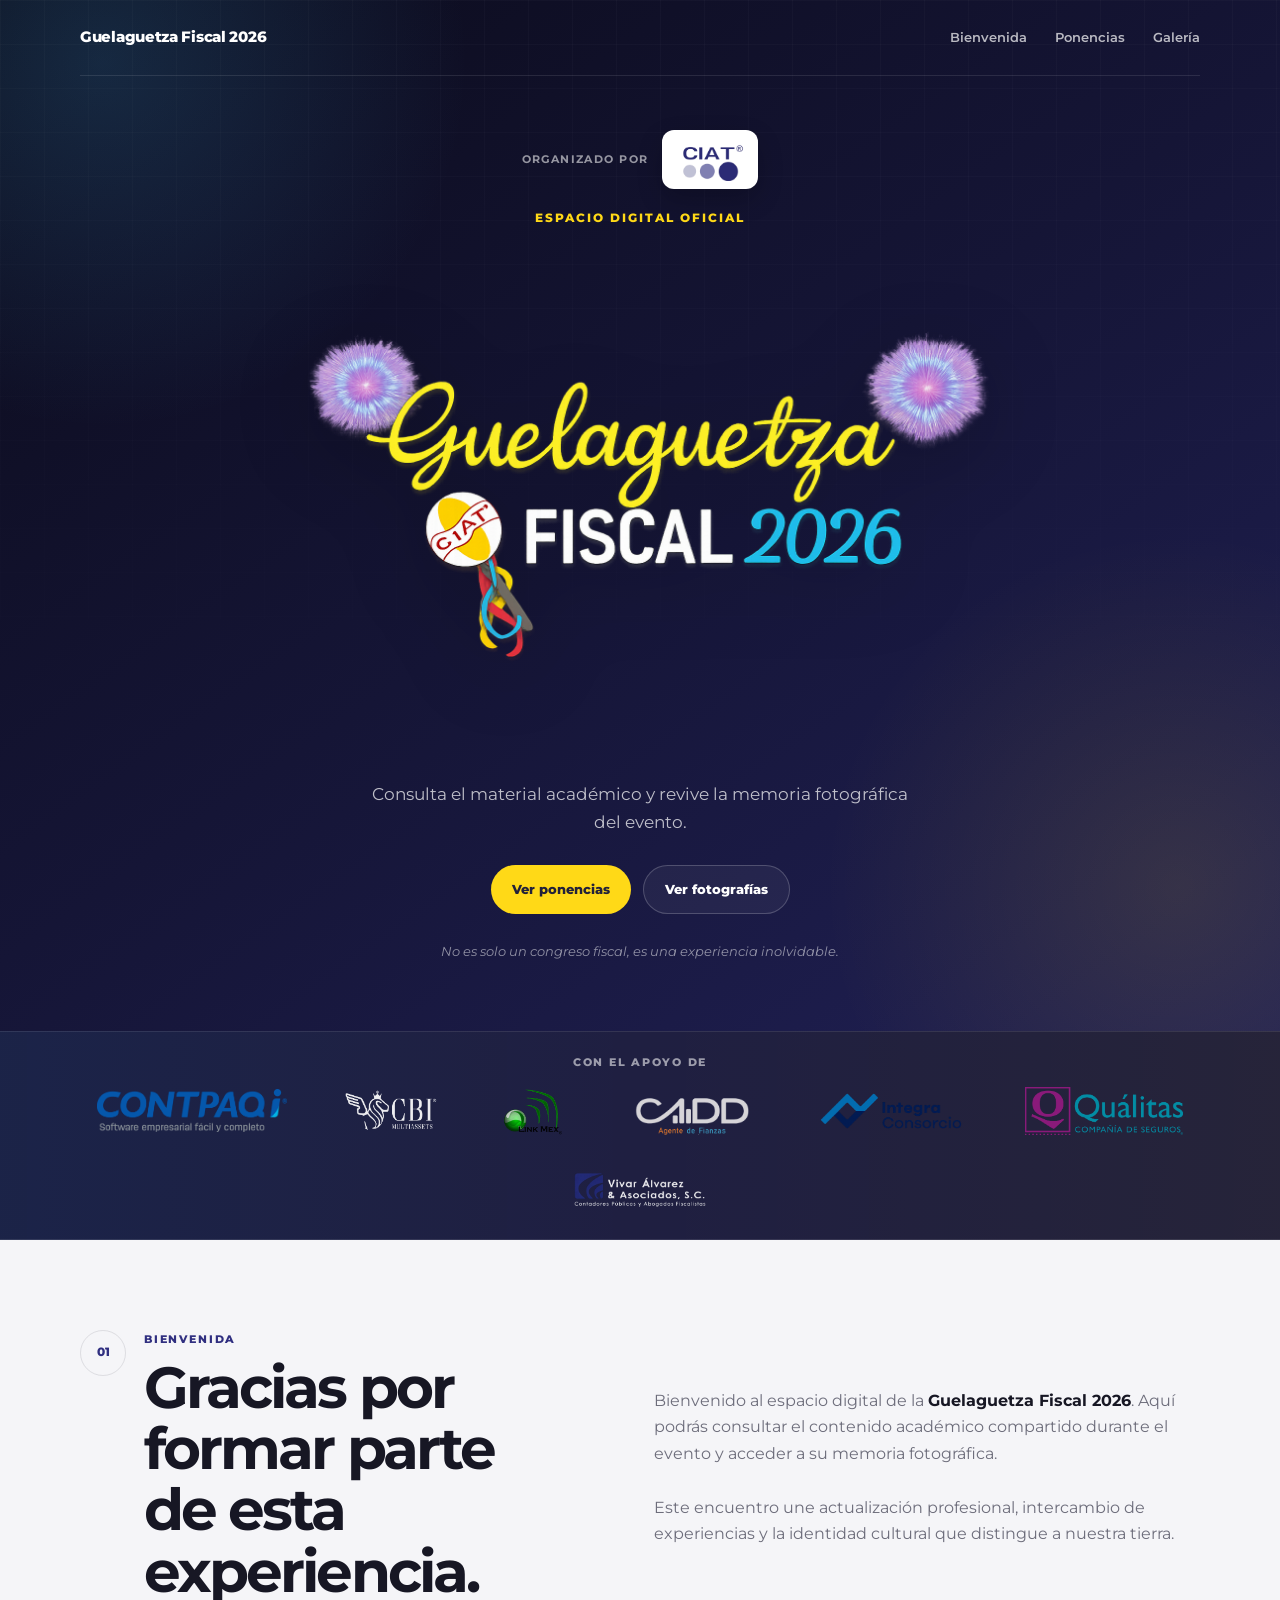
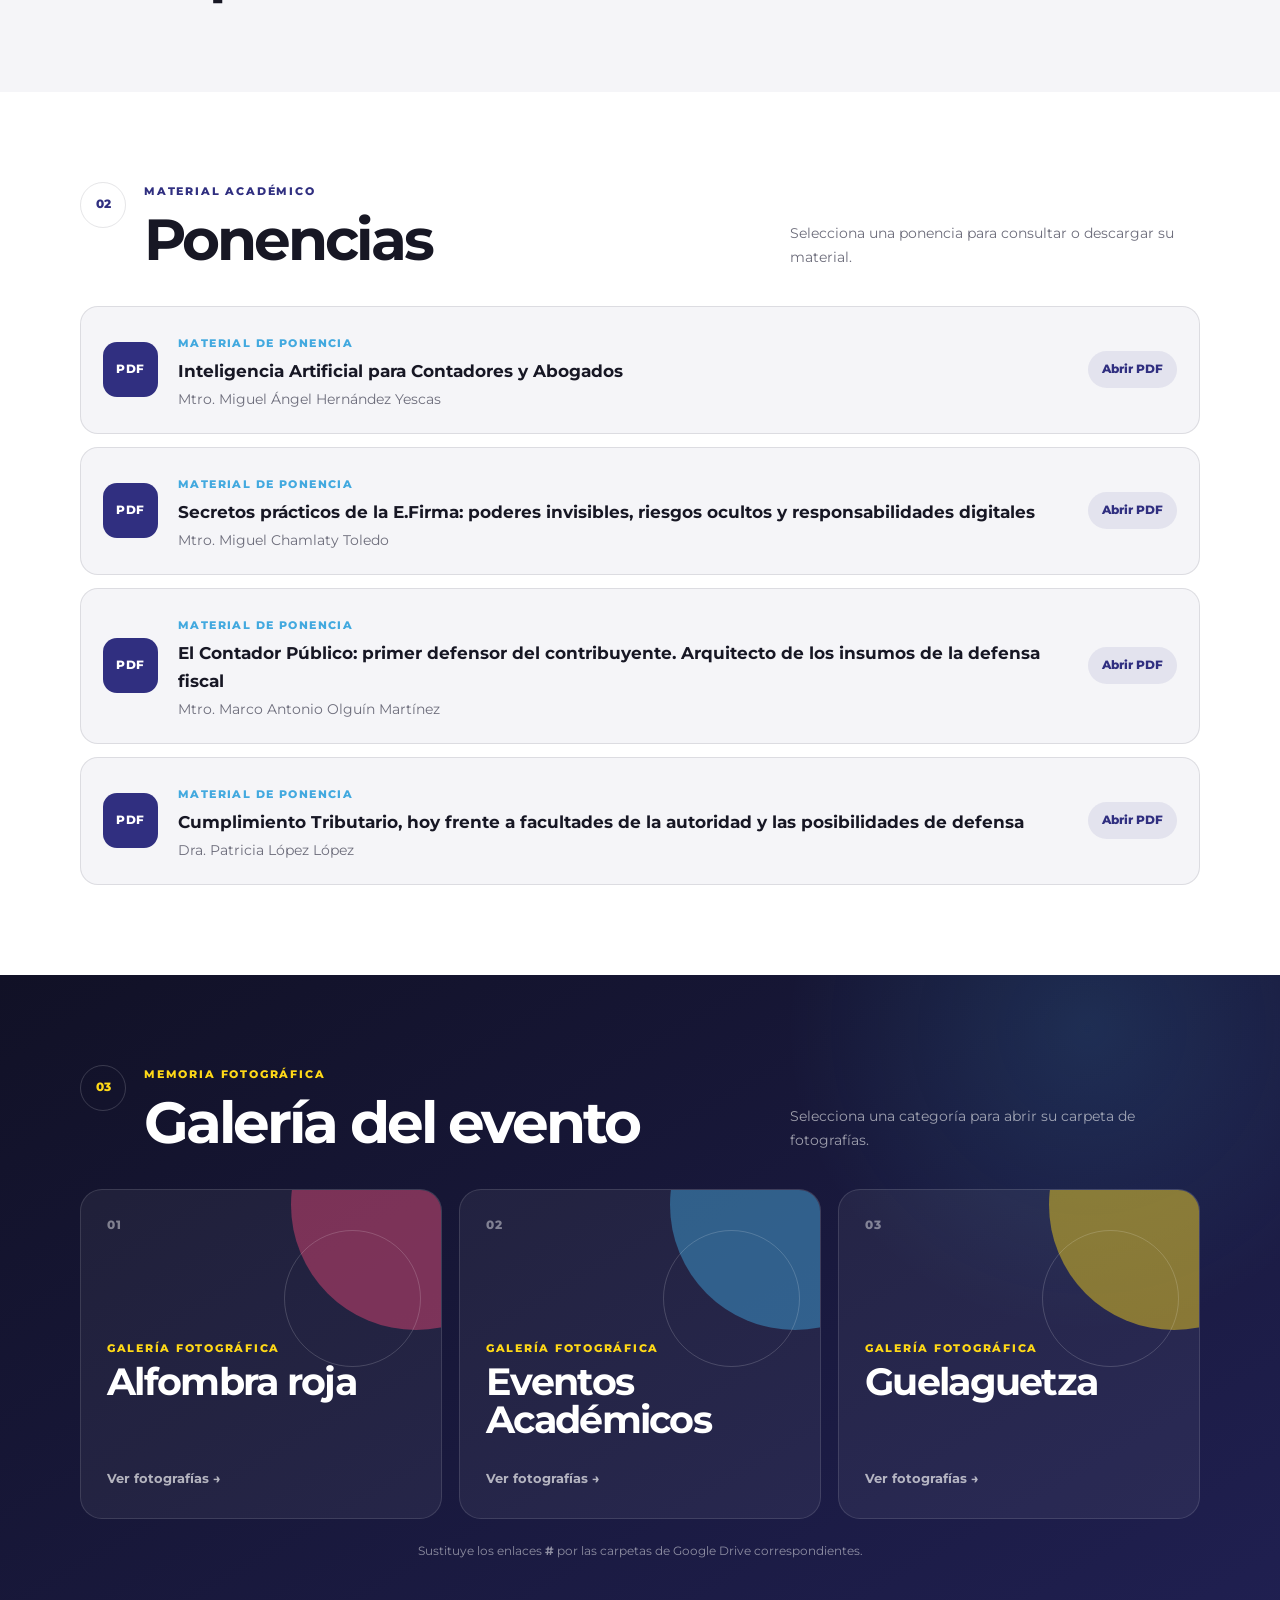
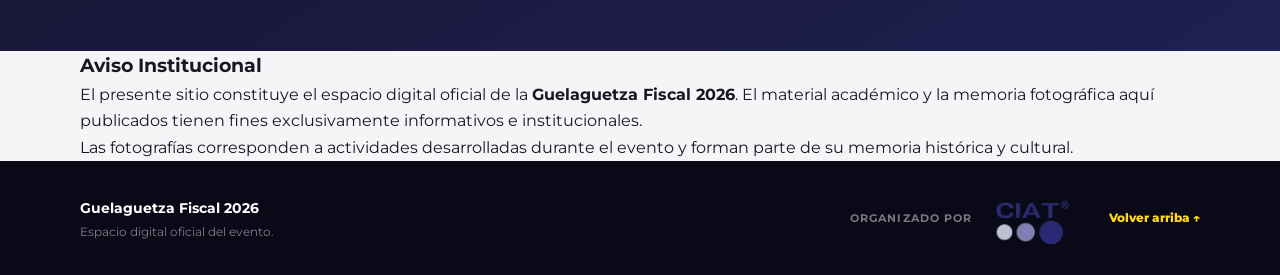
==== commit 5e47ee3d: "Update index.html" ====
--- a/index.html
+++ b/index.html
@@ -185,7 +185,7 @@
             </div>
           </a>
 
-          <a class="gallery-card gallery-event" href="#" target="_blank" rel="noopener">
+          <a class="gallery-card gallery-event" href="https://drive.google.com/drive/folders/1DShUTvTE3h46bjRSYS6yXIp9RlH5rfUu?usp=sharing" target="_blank" rel="noopener">
             <span class="gallery-index">02</span>
             <div class="gallery-copy">
               <p>Galería fotográfica</p>
@@ -194,7 +194,7 @@
             </div>
           </a>
 
-          <a class="gallery-card gallery-dance" href="#" target="_blank" rel="noopener">
+          <a class="gallery-card gallery-dance" href="https://drive.google.com/drive/folders/1r4UBjUNIUQguwQD27olJFdqmUYMlaR0v?usp=sharing" target="_blank" rel="noopener">
             <span class="gallery-index">03</span>
             <div class="gallery-copy">
               <p>Galería fotográfica</p>
@@ -210,7 +210,25 @@
       </div>
     </section>
   </main>
-
+  
+<section class="legal-notice">
+  <div class="container">
+    <h3>Aviso Institucional</h3>
+
+    <p>
+      El presente sitio constituye el espacio digital oficial de la
+      <strong>Guelaguetza Fiscal 2026</strong>. El material académico y la
+      memoria fotográfica aquí publicados tienen fines exclusivamente
+      informativos e institucionales.
+    </p>
+
+    <p>
+      Las fotografías corresponden a actividades desarrolladas durante el
+      evento y forman parte de su memoria histórica y cultural.
+    </p>
+  </div>
+</section>
+  
   <footer>
     <div class="container footer-grid">
       <div class="footer-event">
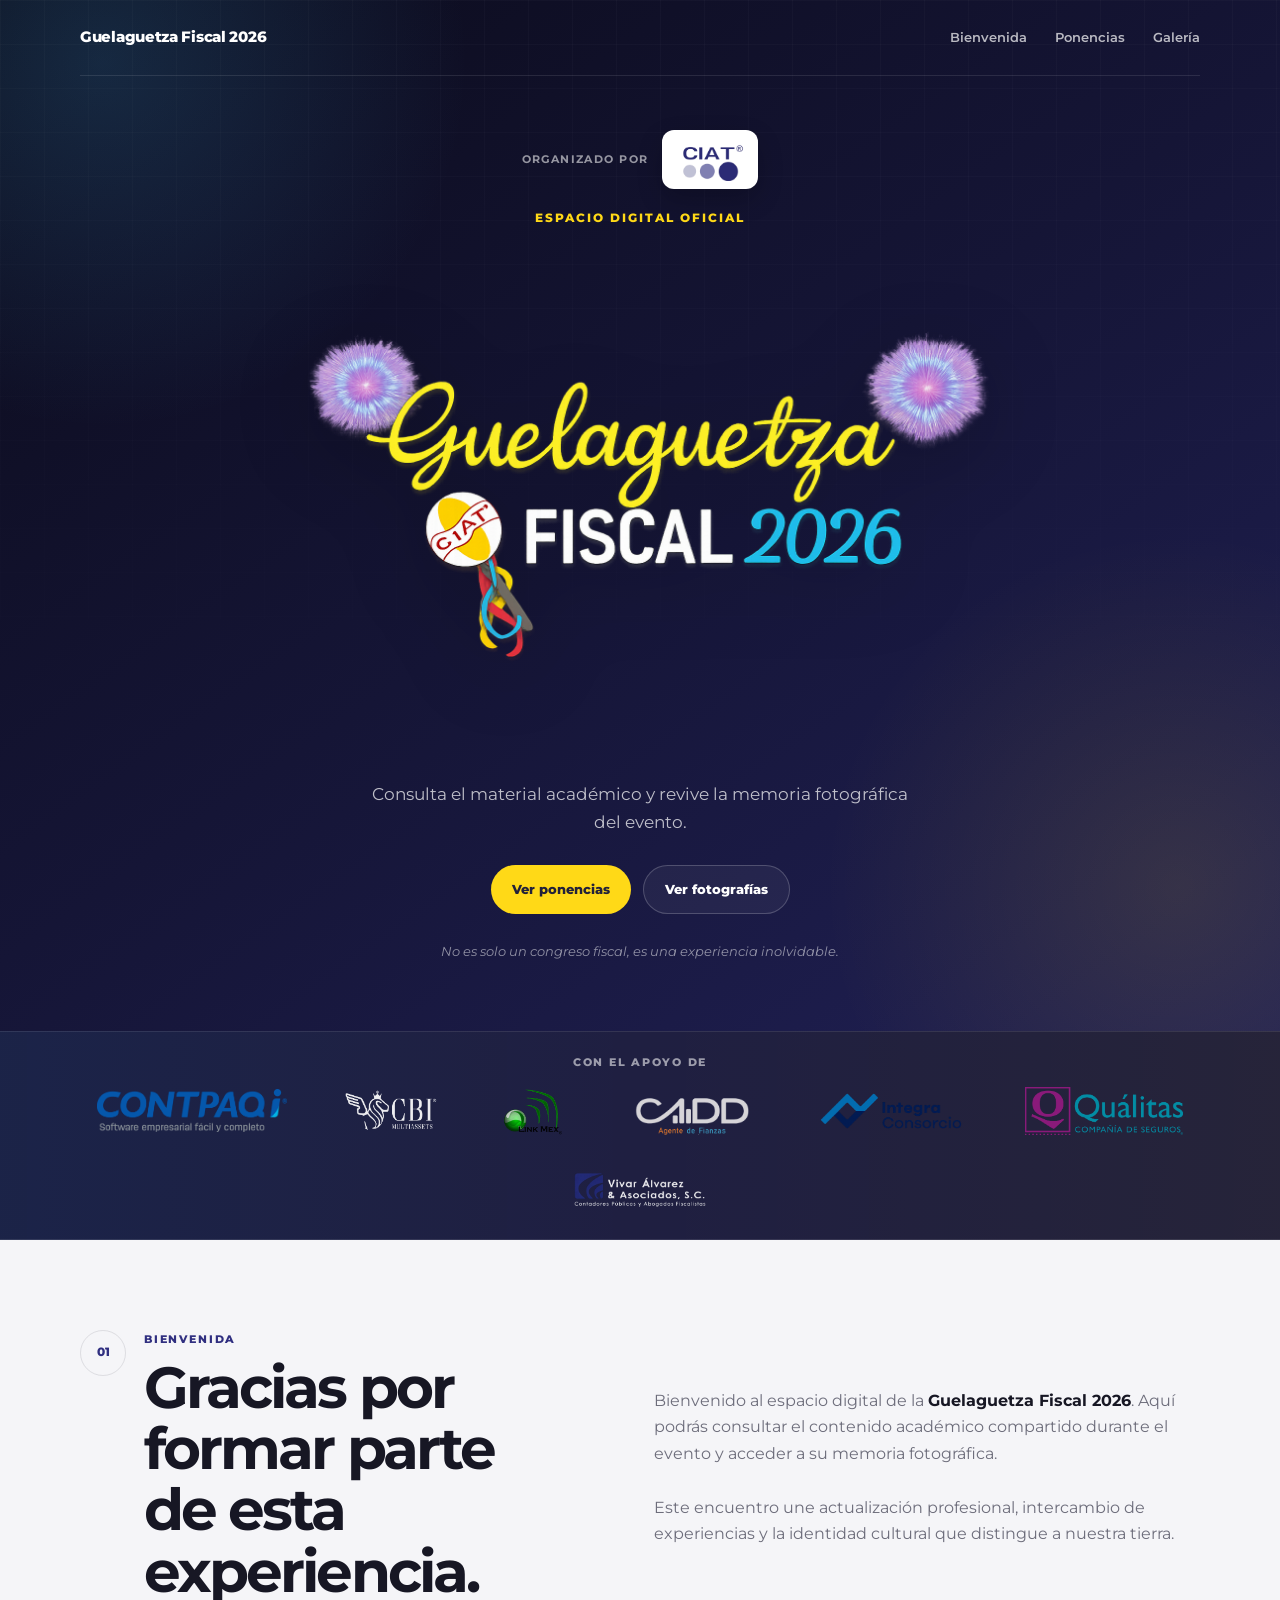
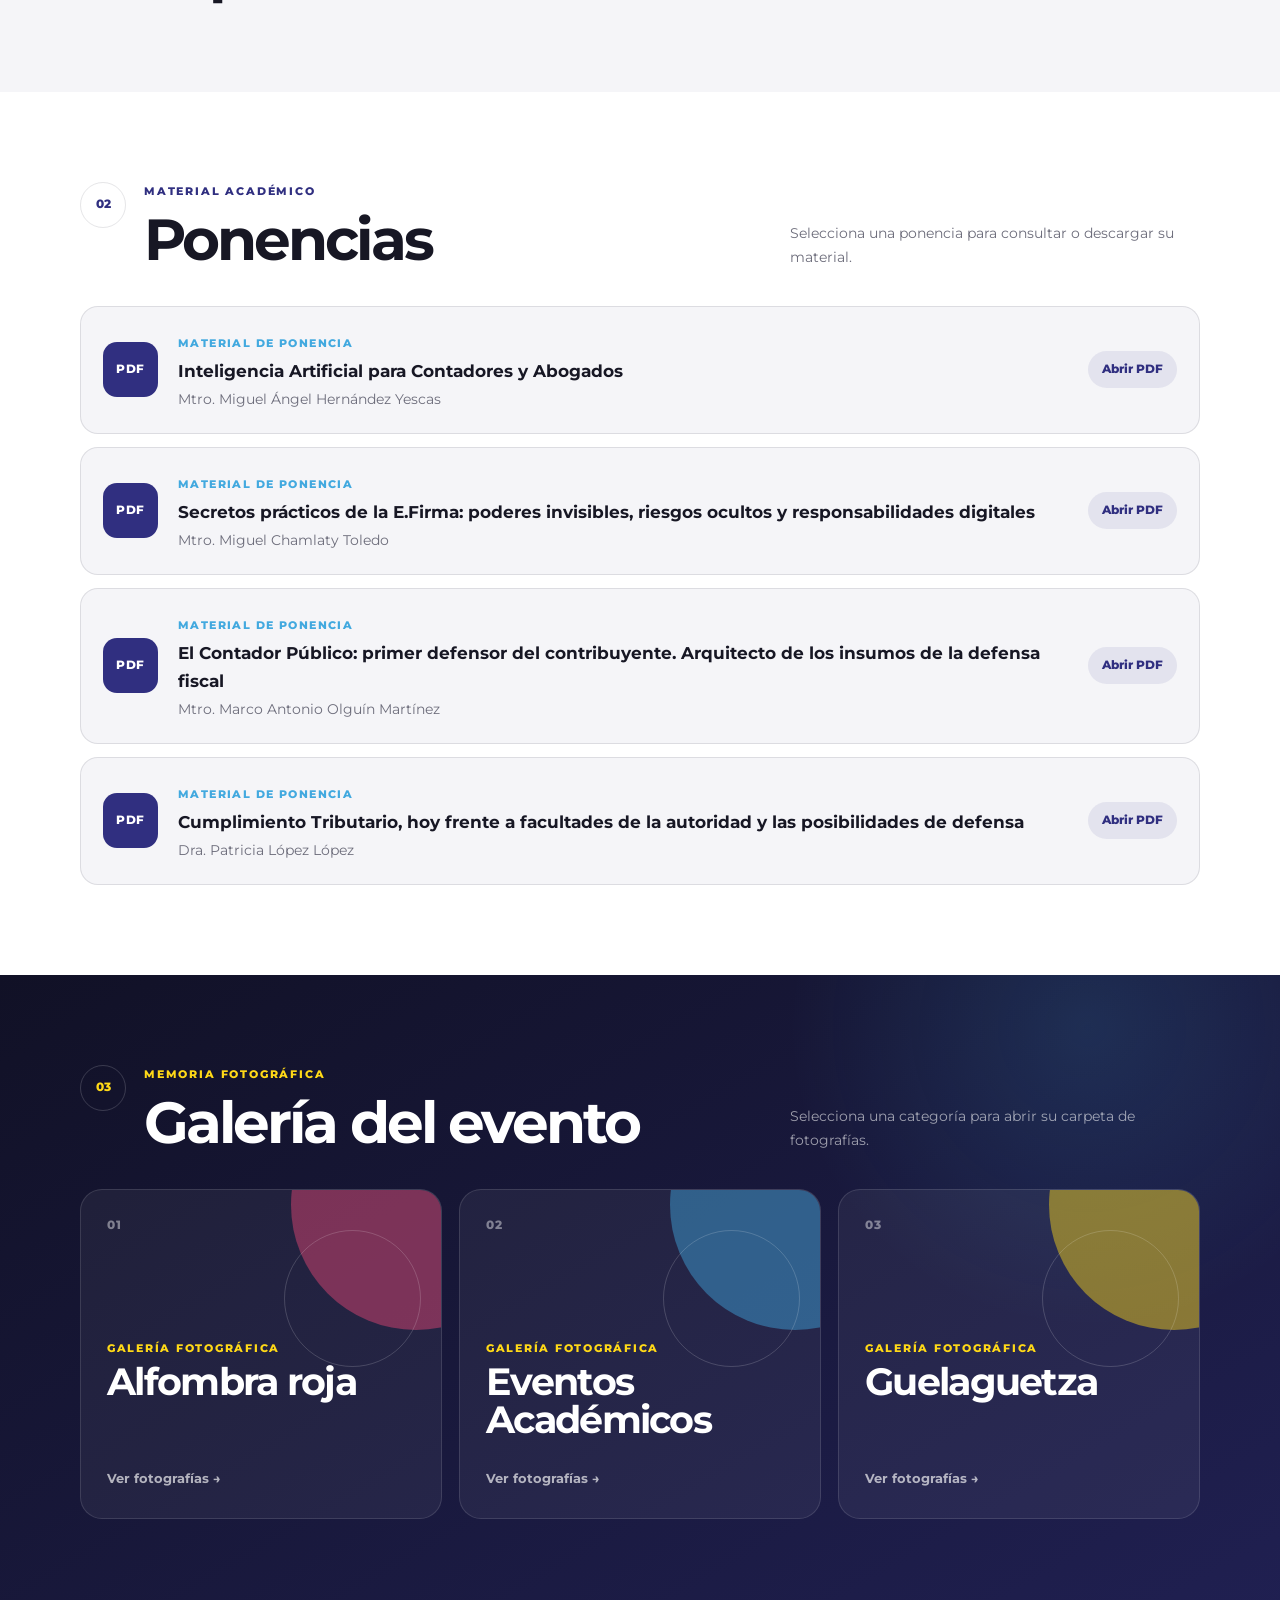
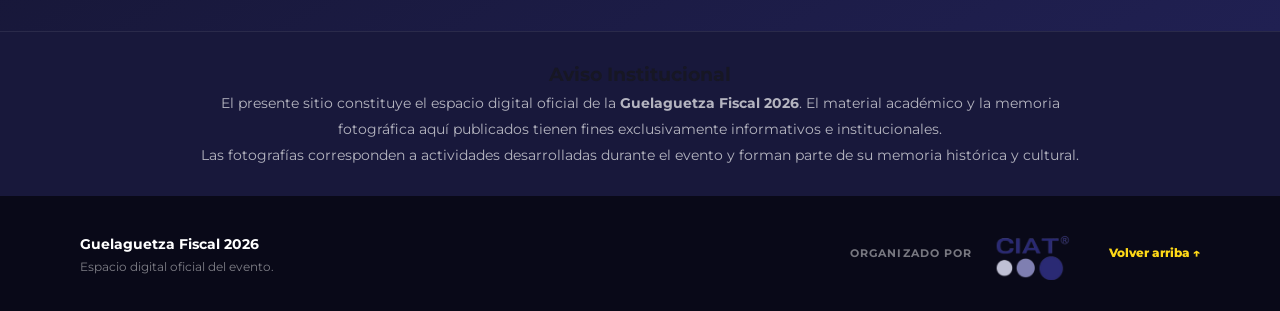
==== commit a4c82b09: "Update index.html" ====
--- a/index.html
+++ b/index.html
@@ -205,7 +205,7 @@
         </div>
 
         <p class="gallery-note">
-          Sustituye los enlaces <strong>#</strong> por las carpetas de Google Drive correspondientes.
+         
         </p>
       </div>
     </section>
--- a/css/styles.css
+++ b/css/styles.css
@@ -774,3 +774,27 @@
   margin-bottom: 26px;
   color: rgba(255, 255, 255, 0.66);
 }
+
+/* ===========================
+   AVISO INSTITUCIONAL
+=========================== */
+
+.legal-notice{
+    background:#18183b;
+    border-top:1px solid rgba(255,255,255,.08);
+    padding:28px 20px;
+}
+
+.legal-notice .container{
+    max-width:900px;
+    margin:0 auto;
+    text-align:center;
+}
+
+.legal-notice p{
+    margin:0;
+    color:rgba(255,255,255,.68);
+    font-size:.90rem;
+    line-height:1.8;
+    font-weight:400;
+}
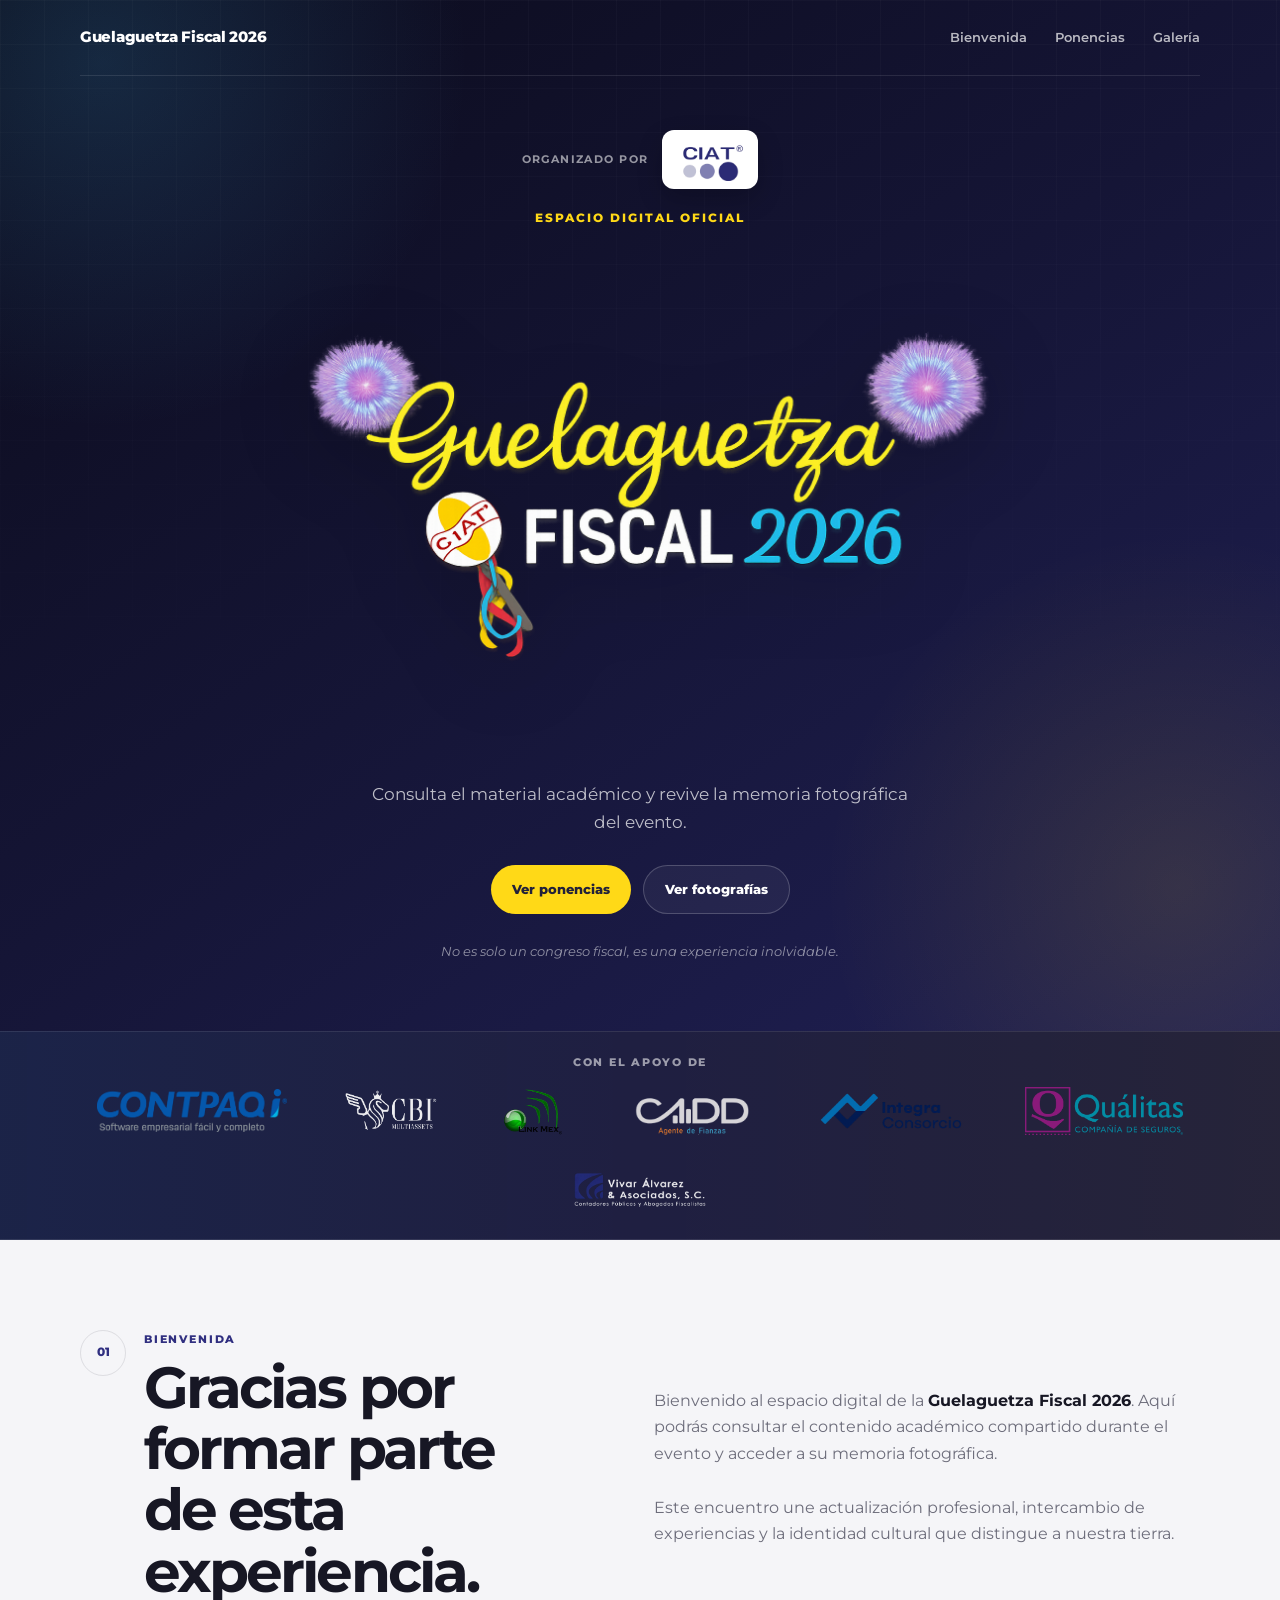
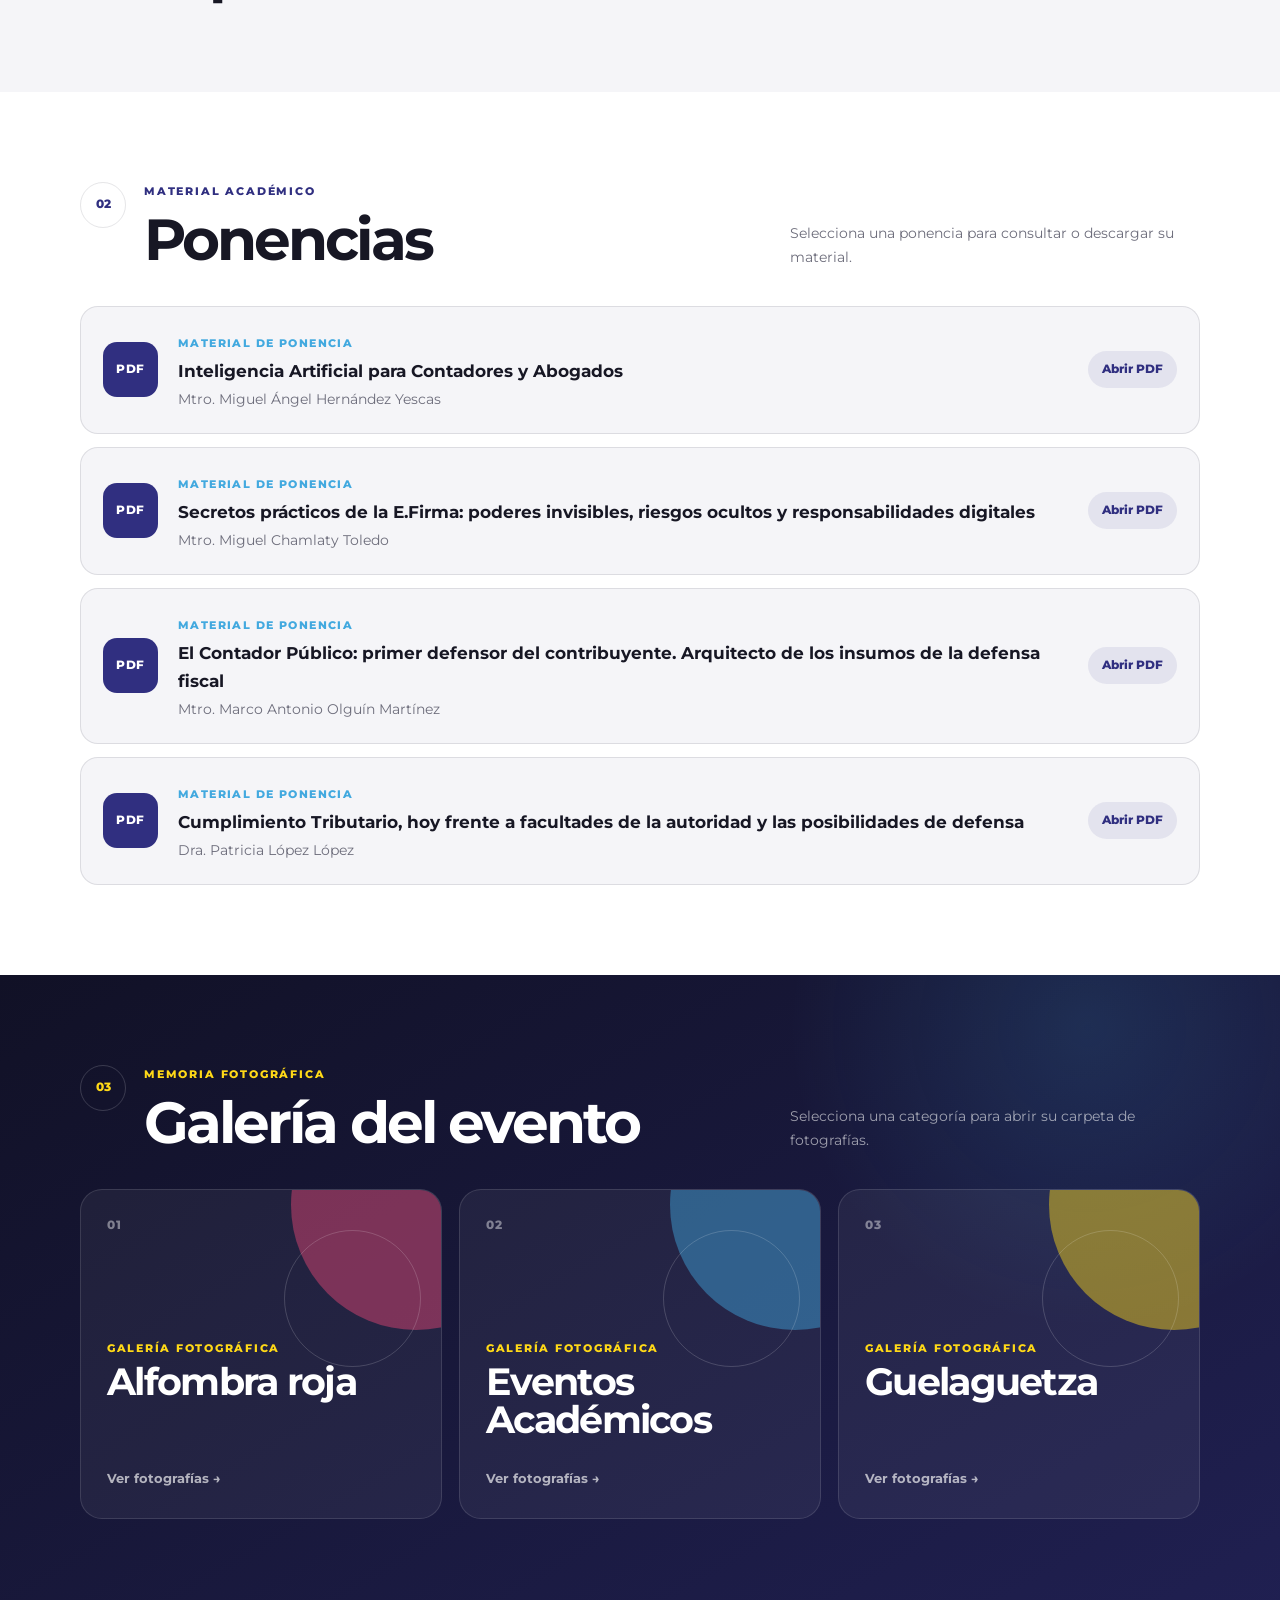
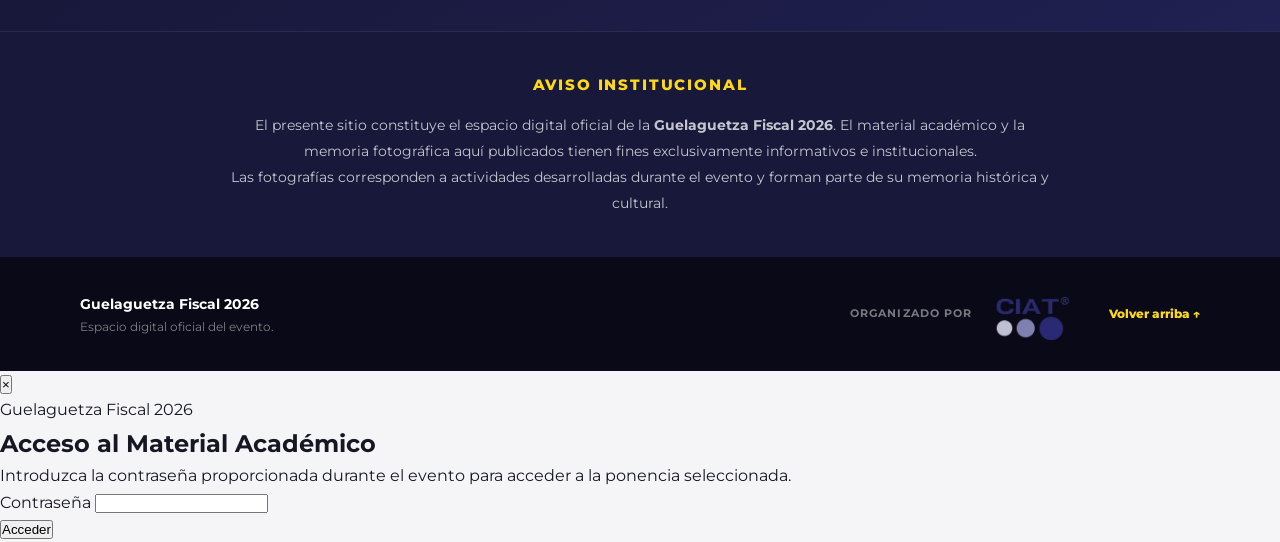
==== commit 2aee145b: "Update index.html" ====
--- a/index.html
+++ b/index.html
@@ -116,7 +116,9 @@
         </div>
 
         <div class="document-list">
-          <a class="document-card" href="ponencias/Ponencia-01.pdf" target="_blank" rel="noopener">
+          <a class="document-card protected-pdf"
+   href="#"
+   data-pdf="ponencias/Ponencia-01.pdf">
             <div class="document-icon">PDF</div>
             <div class="document-info">
               <span>Material de ponencia</span>
@@ -126,7 +128,9 @@
             <span class="status-button">Abrir PDF</span>
           </a>
 
-          <a class="document-card" href="ponencias/Ponencia-02.pdf" target="_blank" rel="noopener">
+<a class="document-card protected-pdf"
+   href="#"
+   data-pdf="ponencias/Ponencia-02.pdf">
             <div class="document-icon">PDF</div>
             <div class="document-info">
               <span>Material de ponencia</span>
@@ -136,7 +140,9 @@
             <span class="status-button">Abrir PDF</span>
           </a>
 
-          <a class="document-card" href="ponencias/Ponencia-03.pdf" target="_blank" rel="noopener">
+<a class="document-card protected-pdf"
+   href="#"
+   data-pdf="ponencias/Ponencia-03.pdf">
             <div class="document-icon">PDF</div>
             <div class="document-info">
               <span>Material de ponencia</span>
@@ -146,7 +152,9 @@
             <span class="status-button">Abrir PDF</span>
           </a>
 
-          <a class="document-card" href="ponencias/Ponencia-04.pdf" target="_blank" rel="noopener">
+<a class="document-card protected-pdf"
+   href="#"
+   data-pdf="ponencias/Ponencia-04.pdf">
             <div class="document-icon">PDF</div>
             <div class="document-info">
               <span>Material de ponencia</span>
@@ -245,6 +253,74 @@
     </div>
   </footer>
 
+  <!-- ===========================
+     ACCESO A MATERIAL ACADÉMICO
+=========================== -->
+
+<div
+  class="access-modal"
+  id="accessModal"
+  aria-hidden="true">
+
+  <div
+    class="access-modal-backdrop"
+    data-close-modal></div>
+
+  <div
+    class="access-modal-box"
+    role="dialog"
+    aria-modal="true">
+
+    <button
+      class="access-modal-close"
+      id="accessModalClose"
+      type="button">
+      ×
+    </button>
+
+    <p class="access-modal-label">
+      Guelaguetza Fiscal 2026
+    </p>
+
+    <h2>
+      Acceso al Material Académico
+    </h2>
+
+    <p class="access-modal-description">
+      Introduzca la contraseña proporcionada durante el evento para acceder a la ponencia seleccionada.
+    </p>
+
+    <form id="accessForm">
+
+      <label>
+        Contraseña
+      </label>
+
+      <input
+        id="accessPassword"
+        type="password"
+        autocomplete="off"
+        required>
+
+      <p
+        class="access-error"
+        id="accessError">
+      </p>
+
+      <button
+        class="access-submit"
+        type="submit">
+
+        Acceder
+
+      </button>
+
+    </form>
+
+  </div>
+
+</div>
+  
   <script src="js/script.js"></script>
 </body>
 </html>
--- a/css/styles.css
+++ b/css/styles.css
@@ -782,18 +782,27 @@
 .legal-notice{
     background:#18183b;
     border-top:1px solid rgba(255,255,255,.08);
-    padding:28px 20px;
+    padding:40px 20px;
 }
 
 .legal-notice .container{
-    max-width:900px;
+    max-width:820px;
     margin:0 auto;
     text-align:center;
 }
 
+.legal-notice h3{
+    color: var(--yellow);
+    font-size: .95rem;
+    font-weight: 800;
+    letter-spacing: .12em;
+    text-transform: uppercase;
+    margin-bottom: 16px;
+}
+
 .legal-notice p{
     margin:0;
-    color:rgba(255,255,255,.68);
+    color:rgba(255,255,255,.75);
     font-size:.90rem;
     line-height:1.8;
     font-weight:400;
